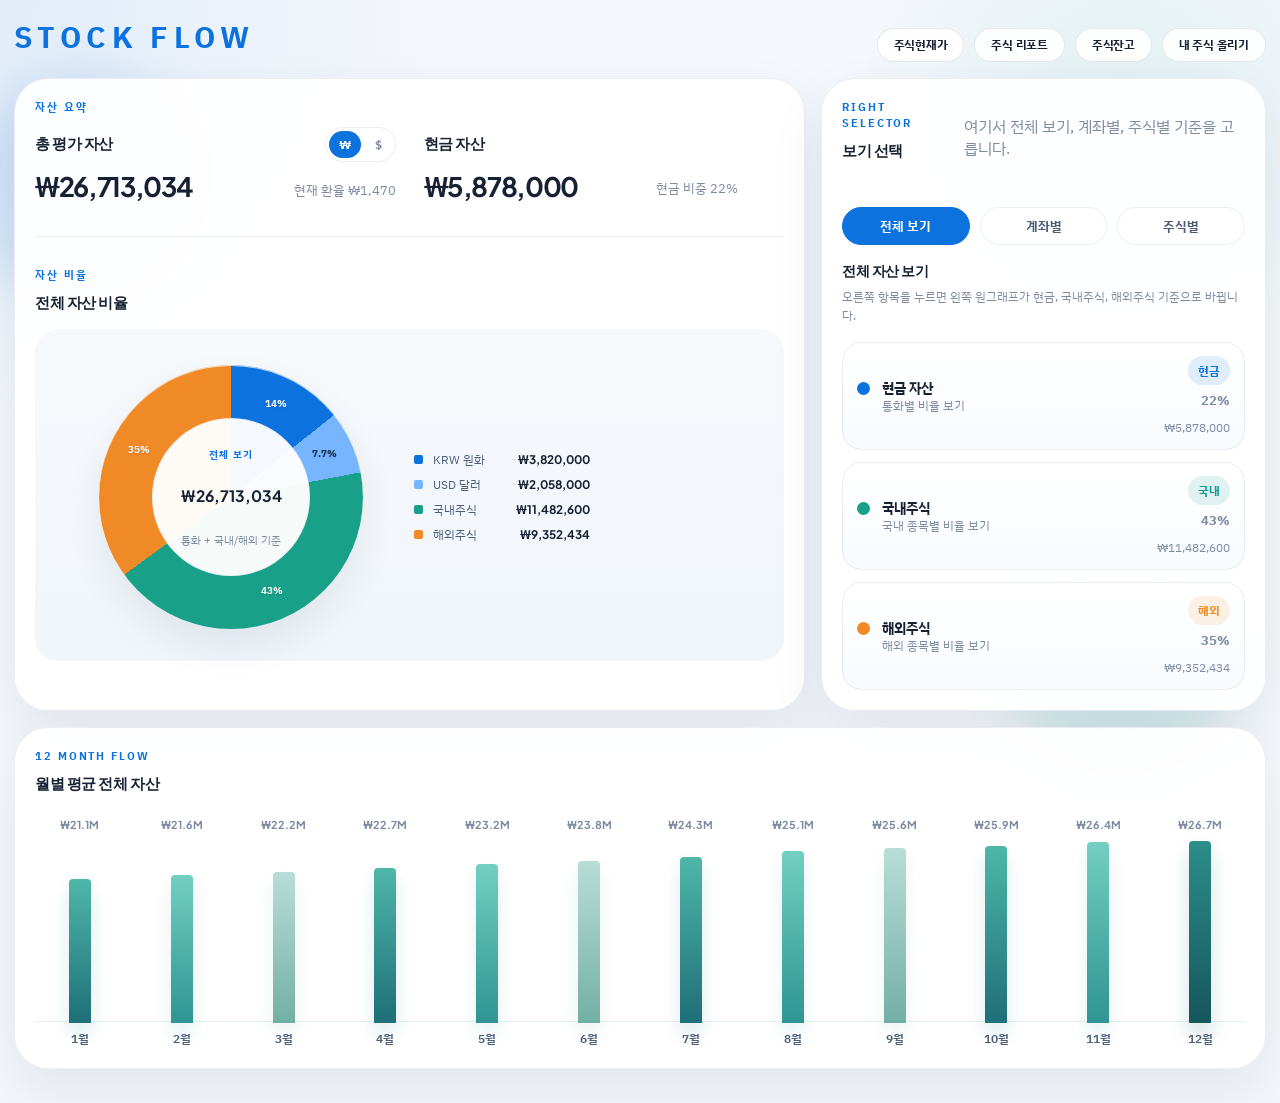
==== index.html @ 28c974e1 "Add stock report navigation page" ====
<!DOCTYPE html>
<html lang="ko">
  <head>
    <meta charset="UTF-8" />
    <meta name="viewport" content="width=device-width, initial-scale=1.0" />
    <title>Stock Flow Layout</title>
    <meta
      name="description"
      content="주식 자산 비율 구조를 먼저 보는 Stock Flow 레이아웃 시안"
    />
    <link rel="preconnect" href="https://fonts.googleapis.com" />
    <link rel="preconnect" href="https://fonts.gstatic.com" crossorigin />
    <link
      href="https://fonts.googleapis.com/css2?family=IBM+Plex+Sans+KR:wght@400;500;600;700&family=Plus+Jakarta+Sans:wght@500;700;800&display=swap"
      rel="stylesheet"
    />
    <link rel="stylesheet" href="./styles.css?v=20260324-26" />
    <script defer src="./app.js?v=20260324-15"></script>
  </head>
  <body>
    <div class="page-glow page-glow-one"></div>
    <div class="page-glow page-glow-two"></div>

    <div class="app-shell">
      <header class="page-header">
        <a href="./index.html" class="eyebrow-link">
          <p class="eyebrow">Stock Flow</p>
        </a>
        <div class="header-actions" aria-label="상단 기능 버튼">
          <a href="./market.html" class="header-action-button">주식현재가</a>
          <a href="./report.html" class="header-action-button">주식 리포트</a>
          <a href="./balance.html" class="header-action-button">주식잔고</a>
          <a href="./upload.html" class="header-action-button">내 주식 올리기</a>
        </div>
      </header>

      <main class="stage-grid">
        <section class="left-stage">
          <article class="panel avg-panel">
            <p class="section-kicker">자산 요약</p>
            <div class="avg-layout">
              <div class="summary-metric-block">
                <div class="summary-title-row">
                  <h2>총 평가 자산</h2>
                  <div class="currency-toggle" id="summaryCurrencyToggle">
                    <button type="button" class="currency-chip active" data-display-currency="KRW">₩</button>
                    <button type="button" class="currency-chip" data-display-currency="USD">$</button>
                  </div>
                </div>
                <div class="summary-value-row">
                  <strong id="avgCostValue" class="avg-value">-</strong>
                  <p id="exchangeRateValue" class="exchange-rate-meta">-</p>
                </div>
              </div>
              <div class="summary-metric-block">
                <div class="summary-title-row summary-title-row-solo">
                  <h2>현금 자산</h2>
                  <span class="summary-title-spacer" aria-hidden="true"></span>
                </div>
                <div class="metric-inline-row">
                  <strong id="cashKrwValue" class="avg-value">-</strong>
                  <p id="cashKrwPercent" class="summary-meta">-</p>
                </div>
              </div>
            </div>

            <div class="inline-donut">
              <div class="panel-head compact-panel-head">
                <div>
                  <p class="section-kicker">자산 비율</p>
                  <h2 id="allocationTitle">전체 자산 비율</h2>
                </div>
                <p id="allocationDescription" class="section-caption">-</p>
              </div>

              <div class="donut-layout">
                <div class="donut-wrap">
                  <div id="donutChart" class="donut-chart">
                    <div id="donutPercentLayer" class="donut-percent-layer"></div>
                    <div class="donut-hole">
                      <span id="donutModeLabel" class="donut-mode">-</span>
                      <strong id="donutCenterValue" class="donut-center-value">-</strong>
                      <small id="donutCenterMeta" class="donut-center-meta">-</small>
                    </div>
                  </div>
                  <div id="donutLegend" class="donut-legend"></div>
                </div>
              </div>
            </div>
          </article>
        </section>

        <aside class="panel right-stage">
          <div class="panel-head panel-head-tight">
            <div>
              <p class="section-kicker">Right Selector</p>
              <h2>보기 선택</h2>
            </div>
            <p class="section-caption">
              여기서 전체 보기, 계좌별, 주식별 기준을 고릅니다.
            </p>
          </div>

          <div class="mode-switch" id="modeSwitch">
            <button type="button" class="mode-chip active" data-mode="overall">
              전체 보기
            </button>
            <button type="button" class="mode-chip" data-mode="accounts">
              계좌별
            </button>
            <button type="button" class="mode-chip" data-mode="stocks">
              주식별
            </button>
          </div>

          <div class="selector-copy">
            <strong id="selectorTitle">전체 자산 보기</strong>
            <p id="selectorDescription">
              전체 자산 기준으로 현금, 국내주식, 해외주식, 통화 자산 구성을 봅니다.
            </p>
          </div>

          <div id="selectorList" class="selector-list"></div>
        </aside>
      </main>

      <section class="panel history-panel">
        <div class="panel-head">
          <div>
            <p class="section-kicker">12 Month Flow</p>
            <h2>월별 평균 전체 자산</h2>
          </div>
        </div>

        <div class="history-chart-shell">
          <div id="monthlyAssetChart" class="history-chart"></div>
        </div>
      </section>
    </div>
  </body>
</html>
---- styles.css ----
:root {
  --page-bg: #f4f7fb;
  --panel-bg: rgba(255, 255, 255, 0.94);
  --panel-border: rgba(21, 42, 76, 0.08);
  --text-strong: #182133;
  --text-body: #4b5d79;
  --text-soft: #7d8aa2;
  --line-soft: rgba(21, 42, 76, 0.08);
  --blue: #0c72de;
  --blue-soft: rgba(12, 114, 222, 0.12);
  --button-active-solid: #0c72de;
  --button-active-border: #0c72de;
  --button-active-text: #ffffff;
  --teal: #0f9c8a;
  --teal-soft: rgba(15, 156, 138, 0.12);
  --orange: #ef8a26;
  --orange-soft: rgba(239, 138, 38, 0.12);
  --rose: #de5967;
  --rose-soft: rgba(222, 89, 103, 0.12);
  --slate: #7a8aa4;
  --slate-soft: rgba(122, 138, 164, 0.14);
  --surface: #eef3f9;
  --shadow-soft: 0 24px 56px rgba(23, 43, 77, 0.08);
  --shadow-focus: 0 18px 34px rgba(12, 114, 222, 0.14);
  --radius-xl: 34px;
  --radius-lg: 26px;
  --radius-md: 18px;
  --radius-sm: 14px;
}

* {
  box-sizing: border-box;
}

body {
  margin: 0;
  min-height: 100vh;
  background:
    radial-gradient(circle at top left, rgba(12, 114, 222, 0.08), transparent 26%),
    radial-gradient(circle at right 12% top 10%, rgba(15, 156, 138, 0.08), transparent 18%),
    var(--page-bg);
  color: var(--text-body);
  font-family: "IBM Plex Sans KR", sans-serif;
}

button {
  font: inherit;
}

.page-glow {
  position: fixed;
  z-index: 0;
  border-radius: 999px;
  filter: blur(24px);
  pointer-events: none;
}

.page-glow-one {
  top: 72px;
  left: -36px;
  width: 230px;
  height: 230px;
  background: rgba(88, 155, 239, 0.18);
}

.page-glow-two {
  right: 4vw;
  bottom: 14%;
  width: 220px;
  height: 220px;
  background: rgba(15, 156, 138, 0.14);
}

.app-shell {
  position: relative;
  z-index: 1;
  width: min(1320px, calc(100vw - 28px));
  margin: 0 auto;
  padding: 22px 0 34px;
}

.page-header {
  display: flex;
  justify-content: space-between;
  align-items: flex-end;
  gap: 18px;
  margin-bottom: 16px;
}

.eyebrow-link {
  text-decoration: none;
}

.header-actions {
  display: flex;
  justify-content: flex-end;
  align-items: center;
  flex-wrap: wrap;
  gap: 10px;
}

.header-action-button {
  display: inline-flex;
  align-items: center;
  justify-content: center;
  border: 1px solid rgba(21, 42, 76, 0.1);
  background: rgba(255, 255, 255, 0.9);
  color: var(--text-strong);
  border-radius: 999px;
  padding: 10px 16px;
  font-size: 0.78rem;
  font-weight: 700;
  line-height: 1;
  letter-spacing: -0.02em;
  white-space: nowrap;
  text-align: center;
  text-decoration: none;
  cursor: pointer;
  transition: transform 160ms ease, background 160ms ease, color 160ms ease, border-color 160ms ease;
}

.header-action-button:hover {
  transform: translateY(-1px);
  border-color: rgba(12, 114, 222, 0.2);
}

.header-action-button.active {
  border-color: var(--button-active-border);
  background: var(--button-active-solid);
  color: var(--button-active-text);
}

.header-action-button.ghost-button {
  background: transparent;
}

.eyebrow {
  margin: 0 0 10px;
  font-size: 30px;
  letter-spacing: 0.18em;
  text-transform: uppercase;
  color: var(--blue);
  font-weight: 700;
  line-height: 1;
}

.section-kicker {
  margin: 0 0 10px;
  font-size: 0.66rem;
  letter-spacing: 0.18em;
  text-transform: uppercase;
  color: var(--blue);
  font-weight: 700;
}

.panel h2,
.selector-copy strong,
.blueprint-card strong {
  margin: 0;
  color: var(--text-strong);
  font-family: "Plus Jakarta Sans", sans-serif;
}

.page-note,
.section-caption,
.selector-copy p,
.blueprint-card p,
.selector-meta,
.donut-center-meta {
  color: var(--text-soft);
}

.page-note {
  max-width: 30ch;
  margin: 0;
  line-height: 1.55;
  font-size: 0.78rem;
  text-align: right;
}

.stage-grid {
  display: grid;
  grid-template-columns: minmax(0, 1.28fr) minmax(300px, 0.72fr);
  gap: 16px;
}

.left-stage {
  display: grid;
  gap: 20px;
}

.page-stack {
  display: grid;
  gap: 16px;
}

.panel {
  background: var(--panel-bg);
  border: 1px solid var(--panel-border);
  border-radius: var(--radius-xl);
  box-shadow: var(--shadow-soft);
  backdrop-filter: blur(16px);
}

.avg-panel,
.right-stage,
.blueprint-panel,
.history-panel {
  padding: 20px;
}

.hero-panel {
  padding: 22px 20px;
}

.hero-panel h1 {
  margin: 0;
  color: var(--text-strong);
  font-family: "Plus Jakarta Sans", sans-serif;
  font-size: clamp(1.8rem, 3.4vw, 2.6rem);
  line-height: 1.06;
  letter-spacing: -0.06em;
}

.market-page-title {
  font-size: clamp(1.55rem, 2.7vw, 2.15rem);
}

.hero-title-row {
  display: flex;
  align-items: center;
  gap: 12px;
  flex-wrap: wrap;
}

.hero-market-statuses {
  display: flex;
  align-items: center;
  gap: 10px;
  flex-wrap: wrap;
}

.live-market-pill {
  display: inline-flex;
  align-items: center;
  justify-content: center;
  padding: 8px 12px;
  border-radius: 999px;
  background: rgba(12, 114, 222, 0.1);
  color: var(--blue);
  font-size: 0.74rem;
  font-weight: 700;
  white-space: nowrap;
}

.live-market-pill-us {
  background: rgba(242, 140, 40, 0.14);
  color: #d77712;
}

.hero-copy {
  margin: 10px 0 0;
  max-width: 56ch;
  color: var(--text-soft);
  line-height: 1.6;
  font-size: 0.84rem;
}

.hero-market-note {
  display: block;
  margin: 10px 0 0;
}

.quick-stats {
  display: grid;
  grid-template-columns: repeat(3, minmax(0, 1fr));
  gap: 12px;
  margin-top: 20px;
}

.quick-stat-card,
.account-summary-card,
.quote-card,
.guide-card,
.side-list-item {
  border-radius: 24px;
  border: 1px solid var(--line-soft);
  background: linear-gradient(180deg, #ffffff 0%, #f8fbff 100%);
}

.quick-stat-card {
  padding: 16px 18px;
}

.quick-stat-card span,
.account-summary-card span,
.guide-card span,
.quote-head span {
  display: block;
  color: var(--text-soft);
  font-size: 0.72rem;
}

.quick-stat-card strong,
.account-summary-card strong,
.quote-card strong,
.guide-card strong,
.side-list-item strong {
  display: block;
  margin-top: 8px;
  color: var(--text-strong);
  font-family: "Plus Jakarta Sans", sans-serif;
}

.quick-stat-card strong,
.account-summary-card strong {
  font-size: 1.02rem;
  letter-spacing: -0.04em;
}

.quick-stat-card p,
.account-summary-card p,
.guide-card p,
.side-list-item p,
.quote-price-row span {
  margin: 6px 0 0;
  color: var(--text-soft);
  font-size: 0.74rem;
  line-height: 1.5;
}

.page-grid-two {
  display: grid;
  grid-template-columns: minmax(0, 1.1fr) minmax(300px, 0.72fr);
  gap: 16px;
}

.page-panel,
.side-panel {
  padding: 20px;
}

.quote-grid,
.guide-grid,
.account-summary-grid,
.side-list {
  display: grid;
  gap: 12px;
}

.quote-grid {
  grid-template-columns: repeat(2, minmax(0, 1fr));
}

.quote-card {
  padding: 16px;
}

.quote-head,
.quote-price-row {
  display: flex;
  justify-content: space-between;
  align-items: flex-start;
  gap: 10px;
}

.quote-head strong {
  font-size: 0.92rem;
}

.quote-price-row {
  margin-top: 14px;
  align-items: flex-end;
}

.quote-price-row strong {
  margin: 0;
  font-size: 1.1rem;
  letter-spacing: -0.04em;
}

.change-pill {
  display: inline-flex;
  align-items: center;
  justify-content: center;
  min-width: 62px;
  padding: 6px 10px;
  border-radius: 999px;
  font-size: 0.72rem;
  font-weight: 700;
  white-space: nowrap;
}

.change-pill.positive {
  background: rgba(15, 156, 138, 0.12);
  color: var(--teal);
}

.change-pill.negative {
  background: rgba(222, 89, 103, 0.12);
  color: var(--rose);
}

.account-summary-grid {
  grid-template-columns: repeat(2, minmax(0, 1fr));
  margin-bottom: 14px;
}

.account-summary-card {
  padding: 16px 18px;
}

.table-wrap {
  overflow-x: auto;
}

.stock-table {
  width: 100%;
  border-collapse: collapse;
  min-width: 640px;
}

.stock-table th,
.stock-table td {
  padding: 14px 10px;
  border-bottom: 1px solid var(--line-soft);
  text-align: left;
  white-space: nowrap;
}

.stock-table th {
  color: var(--text-soft);
  font-size: 0.72rem;
  font-weight: 700;
}

.stock-table td {
  color: var(--text-body);
  font-size: 0.78rem;
}

.upload-dropzone {
  display: grid;
  justify-items: center;
  gap: 12px;
  padding: 34px 24px;
  border-radius: 28px;
  border: 1.5px dashed rgba(12, 114, 222, 0.22);
  background: linear-gradient(180deg, rgba(255, 255, 255, 0.98), rgba(240, 247, 255, 0.9));
  text-align: center;
}

.upload-dropzone strong {
  color: var(--text-strong);
  font-family: "Plus Jakarta Sans", sans-serif;
  font-size: 1.08rem;
  letter-spacing: -0.04em;
}

.upload-dropzone p {
  max-width: 48ch;
  margin: 0;
  color: var(--text-soft);
  font-size: 0.78rem;
  line-height: 1.6;
}

.upload-badge {
  display: inline-flex;
  align-items: center;
  justify-content: center;
  padding: 7px 12px;
  border-radius: 999px;
  background: rgba(12, 114, 222, 0.12);
  color: var(--blue);
  font-size: 0.72rem;
  font-weight: 700;
}

.inline-actions {
  display: flex;
  gap: 10px;
  flex-wrap: wrap;
  justify-content: center;
}

.guide-grid {
  grid-template-columns: repeat(3, minmax(0, 1fr));
  margin-top: 16px;
}

.guide-card {
  padding: 18px;
}

.guide-card span {
  display: inline-flex;
  width: 34px;
  height: 34px;
  border-radius: 12px;
  align-items: center;
  justify-content: center;
  background: var(--surface);
  color: var(--blue);
  font-weight: 700;
}

.side-list-item {
  padding: 16px;
}

.market-side-panel {
  display: grid;
  align-content: start;
  gap: 16px;
}

.market-stage-grid {
  display: grid;
  grid-template-columns: minmax(0, 1fr) minmax(240px, 0.38fr);
  gap: 16px;
  align-items: stretch;
  min-height: 440px;
  margin-top: 4px;
}

.market-inline-board {
  display: grid;
  grid-template-rows: auto minmax(0, 1fr);
  height: 100%;
  padding: 16px;
  border-radius: 24px;
}

.favorite-panel {
  display: none;
  position: absolute;
  top: calc(100% + 8px);
  left: 0;
  z-index: 24;
  gap: 8px;
  width: 100%;
  padding: 10px;
  border: 1px solid rgba(21, 42, 76, 0.08);
  border-radius: 20px;
  background: linear-gradient(180deg, rgba(255, 255, 255, 0.98), rgba(244, 249, 255, 0.95));
  box-shadow: 0 16px 32px rgba(23, 43, 77, 0.08);
}

.favorite-panel.open {
  display: grid;
}

.favorite-empty-copy {
  margin: 0;
  color: var(--text-soft);
  font-size: 0.72rem;
  line-height: 1.5;
}

.favorite-item {
  display: grid;
  grid-template-columns: minmax(0, 1fr) auto;
  align-items: center;
  gap: 8px;
  padding: 8px;
  border: 1px solid var(--line-soft);
  border-radius: 16px;
  background: linear-gradient(180deg, #ffffff 0%, #f8fbff 100%);
}

.favorite-item.active {
  border-color: rgba(12, 114, 222, 0.24);
  box-shadow: var(--shadow-focus);
}

.favorite-item-main {
  border: 0;
  background: transparent;
  text-align: left;
  cursor: pointer;
  padding: 0 4px;
}

.favorite-item-main strong,
.favorite-item-main small {
  display: block;
}

.favorite-item-main strong {
  color: var(--text-strong);
  font-size: 0.76rem;
}

.favorite-item-main small {
  margin-top: 4px;
  color: var(--text-soft);
  font-size: 0.67rem;
}

.market-board-head {
  margin-bottom: 12px;
}

.market-board-head h2 {
  font-size: 0.92rem;
}

.market-board-head .section-caption {
  font-size: 0.7rem;
}

.market-top-row {
  display: grid;
  grid-template-columns: minmax(0, 1fr) minmax(240px, 0.38fr);
  gap: 16px;
  align-items: end;
  margin-top: 16px;
  position: relative;
  z-index: 4;
}

.market-controls {
  display: grid;
  gap: 14px;
  width: min(100%, 390px);
  margin-top: 0;
  position: relative;
}

.market-favorite-tab-wrap {
  display: flex;
  justify-content: flex-start;
  width: 100%;
  position: relative;
}

.favorite-tab-button {
  display: inline-flex;
  align-items: center;
  justify-content: space-between;
  gap: 12px;
  width: 100%;
  border: 1px solid rgba(21, 42, 76, 0.08);
  background: rgba(255, 255, 255, 0.92);
  color: var(--text-body);
  border-radius: 18px;
  padding: 12px 14px;
  font-size: 0.76rem;
  font-weight: 700;
  cursor: pointer;
  transition: transform 160ms ease, background 160ms ease, border-color 160ms ease, color 160ms ease;
}

.favorite-tab-button:hover {
  transform: translateY(-1px);
  border-color: rgba(12, 114, 222, 0.18);
}

.favorite-tab-button.active {
  border-color: var(--button-active-border);
  background: var(--button-active-solid);
  color: var(--button-active-text);
}

.favorite-tab-button.active .favorite-count-badge-kr {
  background: #0858ac;
  color: #ffffff;
}

.favorite-tab-button.active .favorite-count-badge-us {
  background: #f28c28;
  color: #ffffff;
}

.favorite-count-group {
  display: inline-flex;
  align-items: center;
  gap: 6px;
}

.favorite-count-badge {
  display: inline-flex;
  min-width: 24px;
  height: 24px;
  align-items: center;
  justify-content: center;
  border-radius: 999px;
  background: rgba(12, 114, 222, 0.12);
  color: var(--blue);
  font-size: 0.68rem;
  font-family: "Plus Jakarta Sans", sans-serif;
}

.favorite-count-badge-kr {
  background: rgba(12, 114, 222, 0.12);
  color: var(--blue);
}

.favorite-count-badge-us {
  background: rgba(242, 140, 40, 0.16);
  color: #d77712;
}

.market-tabs {
  display: flex;
  flex-wrap: wrap;
  gap: 10px;
}

.market-tab {
  border: 1px solid var(--line-soft);
  background: #ffffff;
  color: var(--text-body);
  border-radius: 999px;
  padding: 9px 14px;
  font-size: 0.78rem;
  font-weight: 700;
  cursor: pointer;
  transition: transform 160ms ease, background 160ms ease, color 160ms ease, border-color 160ms ease;
}

.market-tab.active {
  border-color: var(--button-active-border);
  background: var(--button-active-solid);
  color: var(--button-active-text);
}

.market-search {
  display: grid;
  gap: 8px;
}

.market-search span {
  color: var(--text-soft);
  font-size: 0.72rem;
  font-weight: 700;
}

.market-search input {
  width: 100%;
  border: 1px solid rgba(21, 42, 76, 0.1);
  border-radius: 18px;
  background: rgba(255, 255, 255, 0.94);
  padding: 14px 16px;
  color: var(--text-strong);
  font: inherit;
  outline: none;
  box-shadow: inset 0 1px 0 rgba(255, 255, 255, 0.6);
}

.market-search input:focus {
  border-color: rgba(12, 114, 222, 0.22);
  box-shadow: 0 0 0 4px rgba(12, 114, 222, 0.08);
}

.market-search-results {
  position: absolute;
  top: calc(100% + 8px);
  left: 0;
  z-index: 25;
  display: flex;
  flex-wrap: wrap;
  gap: 10px;
  width: 100%;
  min-height: 0;
}

.market-search-results:empty {
  display: none;
}

.search-result-chip {
  display: grid;
  grid-template-columns: minmax(0, 1fr) auto;
  align-items: center;
  gap: 8px;
  width: 100%;
  border: 1px solid rgba(21, 42, 76, 0.08);
  background: rgba(255, 255, 255, 0.94);
  border-radius: 18px;
  padding: 8px;
  transition: transform 160ms ease, box-shadow 160ms ease, border-color 160ms ease;
}

.search-result-chip:hover {
  transform: translateY(-1px);
  border-color: rgba(12, 114, 222, 0.18);
  box-shadow: 0 12px 22px rgba(23, 43, 77, 0.08);
}

.search-result-main {
  border: 0;
  background: transparent;
  padding: 2px 4px;
  text-align: left;
  cursor: pointer;
}

.search-result-main span,
.search-result-main small,
.empty-search-result {
  display: block;
}

.search-result-main span {
  color: var(--text-strong);
  font-size: 0.78rem;
  font-weight: 700;
}

.search-result-main small,
.empty-search-result {
  margin-top: 4px;
  color: var(--text-soft);
  font-size: 0.7rem;
}

.favorite-star-button {
  border: 0;
  background: transparent;
  color: rgba(21, 42, 76, 0.24);
  width: 32px;
  height: 32px;
  display: inline-flex;
  align-items: center;
  justify-content: center;
  border-radius: 999px;
  cursor: pointer;
  font-size: 1rem;
  line-height: 1;
  transition: background 160ms ease, color 160ms ease, transform 160ms ease;
}

.favorite-star-button:hover {
  background: rgba(12, 114, 222, 0.08);
  color: rgba(12, 114, 222, 0.72);
  transform: scale(1.04);
}

.favorite-star-button.active {
  color: #f2a93b;
}

.empty-search-result {
  margin: 0;
}

.live-chart-shell {
  display: grid;
  grid-template-rows: auto auto minmax(0, 1fr);
  gap: 14px;
  height: 100%;
  padding: 18px;
  border-radius: 28px;
  background: linear-gradient(180deg, rgba(255, 255, 255, 0.98), rgba(241, 246, 252, 0.94));
  border: 1px solid rgba(21, 42, 76, 0.06);
  box-sizing: border-box;
}

.chart-range-switch {
  display: flex;
  flex-wrap: wrap;
  gap: 10px;
}

.chart-range-chip {
  border: 1px solid rgba(21, 42, 76, 0.08);
  background: rgba(255, 255, 255, 0.92);
  color: var(--text-soft);
  border-radius: 999px;
  padding: 8px 12px;
  font-size: 0.72rem;
  font-weight: 700;
  cursor: pointer;
  transition: transform 160ms ease, background 160ms ease, border-color 160ms ease, color 160ms ease;
}

.chart-range-chip:hover {
  transform: translateY(-1px);
  border-color: rgba(12, 114, 222, 0.18);
}

.chart-range-chip.active {
  border-color: var(--button-active-border);
  background: var(--button-active-solid);
  color: var(--button-active-text);
}

.chart-summary-copy {
  min-width: 0;
}

.chart-headline-row {
  display: flex;
  align-items: center;
  gap: 14px;
  flex-wrap: wrap;
}

.chart-detail-inline {
  display: flex;
  flex-wrap: wrap;
  align-items: center;
  gap: 8px 12px;
  min-width: 0;
}

.chart-inline-stat {
  display: inline-flex;
  align-items: baseline;
  gap: 5px;
  white-space: nowrap;
}

.chart-inline-stat em {
  color: var(--text-soft);
  font-size: 0.68rem;
  font-weight: 700;
  font-style: normal;
}

.chart-inline-stat strong {
  color: var(--text-strong);
  font-family: "Plus Jakarta Sans", sans-serif;
  font-size: 0.76rem;
  letter-spacing: -0.03em;
}

.chart-summary {
  display: flex;
  justify-content: space-between;
  align-items: flex-end;
  gap: 12px;
}

.chart-price-stack {
  display: grid;
  justify-items: end;
  gap: 8px;
}

.chart-price-stack strong {
  color: var(--text-strong);
  font-family: "Plus Jakarta Sans", sans-serif;
  font-size: clamp(1.25rem, 2vw, 1.75rem);
  letter-spacing: -0.05em;
}

.chart-canvas {
  display: grid;
  grid-template-rows: minmax(0, 1fr) auto;
  gap: 10px;
  min-height: 0;
}

.chart-body {
  display: grid;
  grid-template-columns: minmax(0, 1fr) 88px;
  gap: 12px;
  align-items: stretch;
  height: 100%;
  min-height: 0;
}

.market-chart-svg {
  width: 100%;
  height: 100%;
  min-height: 0;
  border-radius: 24px;
  background: linear-gradient(180deg, rgba(250, 252, 255, 0.98), rgba(238, 244, 250, 0.9));
}

.chart-price-scale {
  display: grid;
  align-content: space-between;
  justify-items: end;
  height: 100%;
  padding: 8px 0;
}

.chart-price-scale span {
  color: var(--text-soft);
  font-size: 0.7rem;
  line-height: 1;
}

.chart-axis-labels {
  display: flex;
  justify-content: space-between;
  gap: 12px;
  color: var(--text-soft);
  font-size: 0.68rem;
}

.market-ranking-list {
  display: grid;
  gap: 9px;
  align-content: start;
  min-height: 0;
  overflow: auto;
}

.market-report-panel {
  padding: 20px;
}

.stock-report-field {
  display: grid;
  gap: 10px;
}

.stock-report-field span {
  color: var(--text-soft);
  font-size: 0.72rem;
  font-weight: 700;
}

.stock-report-editor {
  width: 100%;
  min-height: 220px;
  border: 1px solid rgba(21, 42, 76, 0.08);
  border-radius: 24px;
  background: linear-gradient(180deg, rgba(255, 255, 255, 0.98), rgba(246, 250, 255, 0.96));
  padding: 18px 18px 20px;
  color: var(--text-strong);
  font: inherit;
  line-height: 1.7;
  resize: vertical;
  outline: none;
  box-sizing: border-box;
  box-shadow: inset 0 1px 0 rgba(255, 255, 255, 0.75);
}

.stock-report-editor:focus {
  border-color: rgba(12, 114, 222, 0.22);
  box-shadow: 0 0 0 4px rgba(12, 114, 222, 0.08);
}

.ranking-card {
  display: grid;
  grid-template-columns: auto minmax(0, 1fr) auto;
  gap: 10px;
  align-items: center;
  padding: 11px 12px;
  border-radius: 18px;
  border: 1px solid var(--line-soft);
  background: linear-gradient(180deg, #ffffff 0%, #f8fbff 100%);
  text-align: left;
  cursor: pointer;
  transition: transform 160ms ease, box-shadow 160ms ease, border-color 160ms ease;
}

.ranking-card:hover {
  transform: translateY(-1px);
  border-color: rgba(12, 114, 222, 0.18);
  box-shadow: 0 14px 24px rgba(23, 43, 77, 0.08);
}

.ranking-card.active {
  border-color: rgba(12, 114, 222, 0.24);
  box-shadow: var(--shadow-focus);
}

.ranking-number {
  width: 24px;
  height: 24px;
  display: inline-flex;
  align-items: center;
  justify-content: center;
  border-radius: 10px;
  background: rgba(12, 114, 222, 0.08);
  color: var(--blue);
  font-size: 0.7rem;
  font-weight: 700;
}

.ranking-copy strong {
  display: block;
  color: var(--text-strong);
  font-size: 0.78rem;
}

.ranking-copy p,
.ranking-meta small {
  margin: 3px 0 0;
  color: var(--text-soft);
  font-size: 0.68rem;
}

.ranking-meta {
  display: grid;
  justify-items: end;
  gap: 6px;
}

.avg-layout {
  display: grid;
  grid-template-columns: repeat(2, minmax(0, 1fr));
  gap: 28px;
  align-items: stretch;
}

.avg-panel h2,
.right-stage h2,
.blueprint-panel h2,
.history-panel h2 {
  font-size: 0.92rem;
  letter-spacing: -0.03em;
}

.avg-value {
  display: block;
  margin: 10px 0 8px;
  font-family: "Plus Jakarta Sans", sans-serif;
  color: var(--text-strong);
  font-size: clamp(1.35rem, 2.1vw, 2rem);
  line-height: 1;
  letter-spacing: -0.05em;
}

.summary-value-row {
  display: flex;
  align-items: flex-end;
  justify-content: space-between;
  gap: 12px;
  flex-wrap: wrap;
}

.summary-value-row .avg-value {
  margin-bottom: 0;
}

.exchange-rate-meta {
  margin: 0 0 3px;
  color: var(--text-soft);
  font-size: 0.8rem;
  font-weight: 400;
  line-height: 1;
  white-space: nowrap;
}

.summary-title-row {
  display: flex;
  align-items: center;
  justify-content: space-between;
  gap: 12px;
  flex-wrap: wrap;
}

.currency-toggle {
  display: inline-flex;
  align-items: center;
  gap: 4px;
  padding: 3px;
  border: 1px solid var(--line-soft);
  border-radius: 999px;
  background: rgba(255, 255, 255, 0.88);
}

.currency-chip {
  border: 0;
  background: transparent;
  color: var(--text-soft);
  border-radius: 999px;
  padding: 5px 10px;
  font-size: 0.72rem;
  font-weight: 700;
  cursor: pointer;
  transition: background 160ms ease, color 160ms ease;
}

.currency-chip.active {
  background: var(--button-active-solid);
  color: var(--button-active-text);
}

.summary-metric-block {
  display: grid;
  grid-template-rows: minmax(38px, auto) auto;
  align-content: start;
  min-width: 0;
  text-align: left;
}

.metric-inline-row {
  display: flex;
  justify-content: space-between;
  align-items: flex-end;
  gap: 12px;
  flex-wrap: wrap;
}

.summary-title-row-solo {
  justify-content: space-between;
}

.summary-title-spacer {
  display: inline-block;
  width: 74px;
  height: 34px;
  flex: 0 0 auto;
  visibility: hidden;
}

.metric-inline-row .avg-value {
  margin: 10px 0 0;
}

.summary-meta {
  display: block;
  margin: 0;
  color: var(--text-soft);
  font-size: 0.8rem;
  font-weight: 400;
  line-height: 1;
}

.selector-label span {
  display: block;
  margin: 0;
  font-size: 0.72rem;
  color: var(--text-soft);
}

.summary-meta,
.selector-value {
  color: var(--text-soft);
  font-size: 0.8rem;
}

.metric-inline-row .summary-meta {
  margin-left: auto;
  padding-bottom: 3px;
  text-align: right;
  transform: translate(-46px, -2px);
  white-space: nowrap;
}

.panel-head,
.selector-item,
.mode-switch {
  display: flex;
}

.panel-head {
  justify-content: space-between;
  align-items: flex-start;
  gap: 16px;
  margin-bottom: 18px;
}

.panel-head-tight {
  margin-bottom: 16px;
}

.compact-panel-head {
  margin-bottom: 16px;
}

.inline-donut {
  margin-top: 36px;
  padding-top: 30px;
  padding-bottom: 26px;
  border-top: 1px solid var(--line-soft);
}

.donut-layout {
  display: block;
}

.donut-wrap {
  display: grid;
  grid-template-columns: repeat(2, minmax(0, 1fr));
  align-items: center;
  gap: 8px;
  width: 100%;
  margin: 0;
  padding: 36px 22px 32px;
  border-radius: 24px;
  background: linear-gradient(180deg, rgba(246, 249, 252, 0.95), rgba(238, 244, 250, 0.85));
}

.donut-chart {
  position: relative;
  width: min(100%, 264px);
  justify-self: center;
  aspect-ratio: 1;
  border-radius: 50%;
  display: grid;
  place-items: center;
  background: conic-gradient(#dfe8f3 0deg 360deg);
  box-shadow:
    inset 0 1px 0 rgba(255, 255, 255, 0.7),
    0 18px 36px rgba(23, 43, 77, 0.08);
}

.donut-hole {
  width: 60%;
  aspect-ratio: 1;
  border-radius: 50%;
  background: rgba(255, 255, 255, 0.96);
  display: grid;
  place-items: center;
  text-align: center;
  gap: 2px;
  padding: 18px;
  z-index: 1;
  box-shadow: inset 0 0 0 1px rgba(21, 42, 76, 0.05);
}

.donut-mode {
  font-size: 0.62rem;
  letter-spacing: 0.12em;
  text-transform: uppercase;
  color: var(--blue);
  font-weight: 700;
}

.donut-center-value {
  display: block;
  margin: 2px 0 4px;
  color: var(--text-strong);
  font-family: "Plus Jakarta Sans", sans-serif;
  font-size: 0.98rem;
  line-height: 1.15;
}

.donut-percent-layer {
  position: absolute;
  inset: 0;
  z-index: 2;
  pointer-events: none;
}

.donut-percent-badge {
  position: absolute;
  top: var(--badge-y);
  left: var(--badge-x);
  z-index: 2;
  display: block;
  color: var(--badge-color);
  font-size: 0.62rem;
  font-weight: 700;
  line-height: 1;
  transform: translate(-50%, -50%);
  text-shadow: 0 1px 2px rgba(21, 48, 82, 0.18);
}

.donut-center-meta {
  color: var(--text-soft);
  font-size: 0.7rem;
  line-height: 1.25;
}

.donut-legend {
  display: grid;
  width: min(100%, 176px);
  gap: 8px;
  align-content: center;
  justify-self: start;
}

.donut-legend-item {
  display: flex;
  justify-content: space-between;
  align-items: center;
  gap: 8px;
  min-width: 0;
}

.donut-legend-left {
  display: flex;
  align-items: center;
  gap: 10px;
  min-width: 0;
}

.donut-legend-swatch {
  width: 9px;
  height: 9px;
  border-radius: 2px;
  flex: 0 0 auto;
}

.donut-legend-label {
  color: var(--text-body);
  font-size: 0.78rem;
  min-width: 0;
}

.donut-legend-value {
  color: var(--text-strong);
  font-size: 0.74rem;
  font-family: "Plus Jakarta Sans", sans-serif;
  white-space: nowrap;
}

.history-panel {
  margin-top: 16px;
}

.history-chart-shell {
  overflow-x: auto;
  padding-bottom: 4px;
}

.history-chart {
  position: relative;
  display: grid;
  grid-template-columns: repeat(12, minmax(52px, 1fr));
  gap: 12px;
  align-items: end;
  min-width: 720px;
  padding-top: 8px;
}

.history-chart::after {
  content: "";
  position: absolute;
  left: 0;
  right: 0;
  bottom: 22px;
  height: 1px;
  background: rgba(47, 148, 147, 0.14);
  pointer-events: none;
}

.history-bar-item {
  display: grid;
  gap: 10px;
  justify-items: center;
  align-items: end;
}

.history-bar-value {
  color: var(--text-soft);
  font-size: 0.68rem;
  font-family: "Plus Jakarta Sans", sans-serif;
  line-height: 1;
}

.history-bar-track {
  width: min(100%, 22px);
  height: 182px;
  display: flex;
  align-items: flex-end;
  margin: 0 auto;
  padding: 0;
}

.history-bar-fill {
  width: 100%;
  min-height: 16px;
  border-radius: 4px 4px 0 0;
  background: linear-gradient(180deg, #4eb7a8 0%, #1f6f78 100%);
  box-shadow: 0 10px 18px rgba(31, 111, 120, 0.14);
}

.history-bar-item:nth-child(3n + 2) .history-bar-fill {
  background: linear-gradient(180deg, #73cfc1 0%, #2f9493 100%);
  box-shadow: 0 10px 18px rgba(47, 148, 147, 0.13);
}

.history-bar-item:nth-child(3n) .history-bar-fill {
  background: linear-gradient(180deg, #b8ddd6 0%, #74b0a5 100%);
  box-shadow: 0 10px 18px rgba(116, 176, 165, 0.14);
}

.history-bar-item.current .history-bar-fill {
  background: linear-gradient(180deg, #2c8e88 0%, #16565b 100%);
  box-shadow: 0 12px 20px rgba(22, 86, 91, 0.18);
}

.history-bar-label {
  color: var(--text-body);
  font-size: 0.72rem;
  font-weight: 600;
  line-height: 1;
}

.selector-list,
.blueprint-grid {
  display: grid;
  gap: 12px;
}

.selector-item {
  justify-content: space-between;
  align-items: center;
  gap: 14px;
  padding: 13px 14px;
  border-radius: 20px;
  background: linear-gradient(180deg, #ffffff 0%, #f8fbff 100%);
  border: 1px solid var(--line-soft);
}

.selector-left {
  display: flex;
  gap: 12px;
  align-items: flex-start;
  min-width: 0;
}

.selector-right {
  display: grid;
  justify-items: end;
  gap: 6px;
  text-align: right;
}

.selector-dot {
  width: 13px;
  height: 13px;
  margin-top: 4px;
  border-radius: 999px;
  flex: 0 0 auto;
}

.selector-label strong {
  display: block;
  color: var(--text-strong);
  font-size: 0.88rem;
}

.selector-meta {
  margin-top: 4px;
  font-size: 0.74rem;
}

.right-stage {
  display: grid;
  align-content: start;
  gap: 16px;
}

.mode-switch {
  gap: 10px;
  flex-wrap: wrap;
}

.mode-chip {
  flex: 1 1 0;
  border: 1px solid var(--line-soft);
  background: #ffffff;
  color: var(--text-body);
  border-radius: 999px;
  padding: 9px 11px;
  cursor: pointer;
  font-weight: 700;
  font-size: 0.82rem;
  transition: transform 160ms ease, background 160ms ease, color 160ms ease, border-color 160ms ease;
}

.mode-chip:hover,
.selector-item:hover {
  transform: translateY(-2px);
}

.mode-chip.active {
  border-color: var(--button-active-border);
  background: var(--button-active-solid);
  color: var(--button-active-text);
}

.selector-copy strong {
  display: block;
  font-size: 0.9rem;
  letter-spacing: -0.03em;
}

.selector-copy p {
  margin: 6px 0 0;
  line-height: 1.55;
  font-size: 0.78rem;
}

.selector-item {
  cursor: pointer;
  transition: transform 160ms ease, box-shadow 160ms ease, border-color 160ms ease;
}

.selector-item-readonly {
  cursor: default;
}

.selector-item-readonly:hover {
  transform: none;
}

.selector-item.active {
  border-color: rgba(12, 114, 222, 0.24);
  box-shadow: var(--shadow-focus);
}

.selector-tag {
  display: inline-flex;
  align-items: center;
  padding: 6px 10px;
  border-radius: 999px;
  font-size: 0.76rem;
  font-weight: 700;
  white-space: nowrap;
}

.tag-blue {
  background: var(--blue-soft);
  color: var(--blue);
}

.tag-teal {
  background: var(--teal-soft);
  color: var(--teal);
}

.tag-orange {
  background: var(--orange-soft);
  color: var(--orange);
}

.tag-rose {
  background: var(--rose-soft);
  color: var(--rose);
}

.tag-slate {
  background: var(--slate-soft);
  color: var(--slate);
}

.blueprint-panel {
  margin-top: 16px;
}

.blueprint-grid {
  grid-template-columns: repeat(3, minmax(0, 1fr));
}

.blueprint-card {
  padding: 18px;
  border-radius: 24px;
  background: linear-gradient(180deg, #ffffff 0%, #f7fbff 100%);
  border: 1px dashed rgba(21, 42, 76, 0.14);
}

.blueprint-card span {
  display: inline-flex;
  width: 34px;
  height: 34px;
  border-radius: 12px;
  align-items: center;
  justify-content: center;
  margin-bottom: 12px;
  background: var(--surface);
  color: var(--blue);
  font-weight: 700;
}

.blueprint-card strong {
  display: block;
  font-size: 0.98rem;
  line-height: 1.4;
}

.blueprint-card p {
  margin: 6px 0 0;
  line-height: 1.55;
  font-size: 0.9rem;
}

@media (max-width: 1120px) {
  .stage-grid {
    grid-template-columns: 1fr;
  }

  .market-top-row,
  .market-stage-grid,
  .page-grid-two,
  .quote-grid,
  .guide-grid,
  .quick-stats,
  .account-summary-grid {
    grid-template-columns: 1fr;
  }

  .market-stage-grid {
    min-height: 0;
  }
  .right-stage {
    order: -1;
  }

  .blueprint-grid {
    grid-template-columns: 1fr;
  }
}

@media (max-width: 840px) {
  .app-shell {
    width: min(100vw - 16px, 100%);
    padding-top: 16px;
  }

  .page-header,
  .panel-head {
    flex-direction: column;
  }

  .avg-layout {
    grid-template-columns: 1fr;
    gap: 18px;
  }

  .donut-layout {
    display: block;
  }

  .page-note {
    text-align: left;
  }

  .header-actions {
    width: 100%;
    justify-content: flex-start;
  }

  .chart-summary {
    flex-direction: column;
    align-items: flex-start;
  }

  .chart-headline-row {
    align-items: flex-start;
  }

  .chart-body {
    grid-template-columns: 1fr;
  }

  .chart-price-scale {
    grid-auto-flow: column;
    justify-content: space-between;
    justify-items: start;
    gap: 10px;
    padding: 0;
  }

  .page-panel,
  .side-panel,
  .hero-panel {
    padding: 18px;
  }

  .live-chart-shell,
  .market-inline-board {
    height: auto;
  }

  .market-inline-board {
    padding: 14px;
  }

  .market-favorite-tab-wrap {
    justify-content: flex-start;
  }

  .market-controls,
  .market-search-results {
    width: 100%;
  }

  .hero-title-row {
    align-items: flex-start;
  }

  .hero-market-statuses {
    width: 100%;
  }

  .avg-panel,
  .right-stage,
  .blueprint-panel,
  .history-panel {
    padding: 18px;
    border-radius: 26px;
  }

  .market-ranking-list {
    overflow: visible;
  }
}

@media (max-width: 560px) {
  .left-stage {
    order: 1;
  }

  .right-stage {
    order: 2;
  }

  .avg-panel {
    display: flex;
    flex-direction: column;
  }

  .avg-panel > .section-kicker {
    order: 0;
  }

  .inline-donut {
    order: 1;
    margin-top: 8px;
    padding-top: 0;
    border-top: 0;
  }

  .avg-layout {
    order: 2;
    margin-top: 18px;
  }

  .mode-chip {
    flex: 1 1 100%;
  }

  .header-action-button {
    flex: 1 1 calc(50% - 8px);
  }

  .inline-actions {
    width: 100%;
  }

  .market-tabs {
    display: grid;
    grid-template-columns: repeat(3, minmax(0, 1fr));
  }

  .market-tab {
    width: 100%;
  }

  .favorite-tab-button {
    width: 100%;
  }

  .summary-title-row {
    align-items: flex-start;
  }

  .currency-toggle {
    padding: 2px;
  }

  .selector-item {
    flex-direction: column;
    align-items: flex-start;
  }

  .selector-right {
    justify-items: start;
    text-align: left;
  }

  .donut-hole {
    width: 62%;
  }

  .donut-wrap {
    grid-template-columns: 1fr;
    width: min(100%, 360px);
    gap: 16px;
    padding: 28px 18px 24px;
  }

  .donut-chart {
    width: min(100%, 252px);
  }

  .donut-legend {
    width: 100%;
    justify-self: stretch;
  }

  .donut-legend-item {
    align-items: flex-start;
  }

  .donut-legend-value {
    font-size: 0.78rem;
  }

  .chart-range-switch {
    display: grid;
    grid-template-columns: repeat(4, minmax(0, 1fr));
  }

  .chart-range-chip {
    width: 100%;
    padding: 8px 0;
  }

  .history-chart {
    min-width: 640px;
    gap: 10px;
  }

  .history-bar-track {
    width: min(100%, 18px);
    height: 160px;
  }

  .stock-table {
    min-width: 560px;
  }

  .ranking-card {
    grid-template-columns: auto 1fr;
  }

  .ranking-meta {
    grid-column: 2;
    justify-items: start;
  }
}
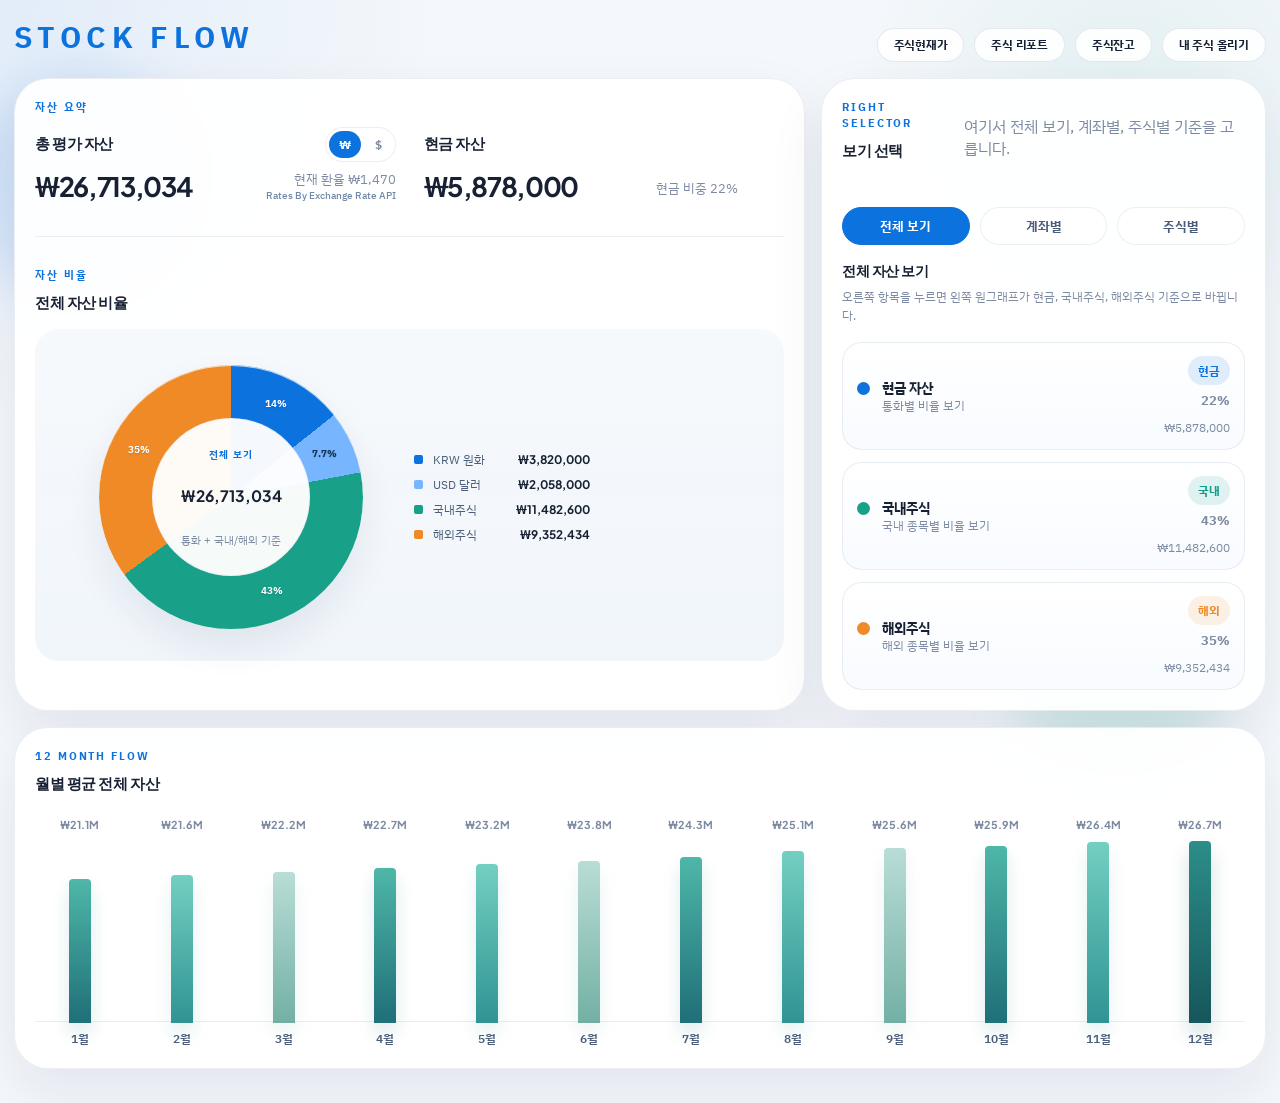
==== commit 5f2c11e8: "Fetch live exchange rates in dashboard" ====
--- a/index.html
+++ b/index.html
@@ -14,8 +14,8 @@
       href="https://fonts.googleapis.com/css2?family=IBM+Plex+Sans+KR:wght@400;500;600;700&family=Plus+Jakarta+Sans:wght@500;700;800&display=swap"
       rel="stylesheet"
     />
-    <link rel="stylesheet" href="./styles.css?v=20260324-26" />
-    <script defer src="./app.js?v=20260324-15"></script>
+    <link rel="stylesheet" href="./styles.css?v=20260328-27" />
+    <script defer src="./app.js?v=20260328-16"></script>
   </head>
   <body>
     <div class="page-glow page-glow-one"></div>
@@ -49,7 +49,17 @@
                 </div>
                 <div class="summary-value-row">
                   <strong id="avgCostValue" class="avg-value">-</strong>
-                  <p id="exchangeRateValue" class="exchange-rate-meta">-</p>
+                  <div class="exchange-rate-stack">
+                    <p id="exchangeRateValue" class="exchange-rate-meta">-</p>
+                    <a
+                      class="exchange-rate-source"
+                      href="https://www.exchangerate-api.com"
+                      target="_blank"
+                      rel="noreferrer"
+                    >
+                      Rates By Exchange Rate API
+                    </a>
+                  </div>
                 </div>
               </div>
               <div class="summary-metric-block">
--- a/styles.css
+++ b/styles.css
@@ -1131,6 +1131,12 @@
   margin-bottom: 0;
 }
 
+.exchange-rate-stack {
+  display: grid;
+  justify-items: end;
+  gap: 4px;
+}
+
 .exchange-rate-meta {
   margin: 0 0 3px;
   color: var(--text-soft);
@@ -1138,6 +1144,23 @@
   font-weight: 400;
   line-height: 1;
   white-space: nowrap;
+}
+
+.exchange-rate-stack .exchange-rate-meta {
+  margin-bottom: 0;
+}
+
+.exchange-rate-source {
+  color: rgba(58, 91, 135, 0.72);
+  font-size: 0.64rem;
+  font-weight: 500;
+  line-height: 1;
+  text-decoration: none;
+  white-space: nowrap;
+}
+
+.exchange-rate-source:hover {
+  color: var(--blue);
 }
 
 .summary-title-row {
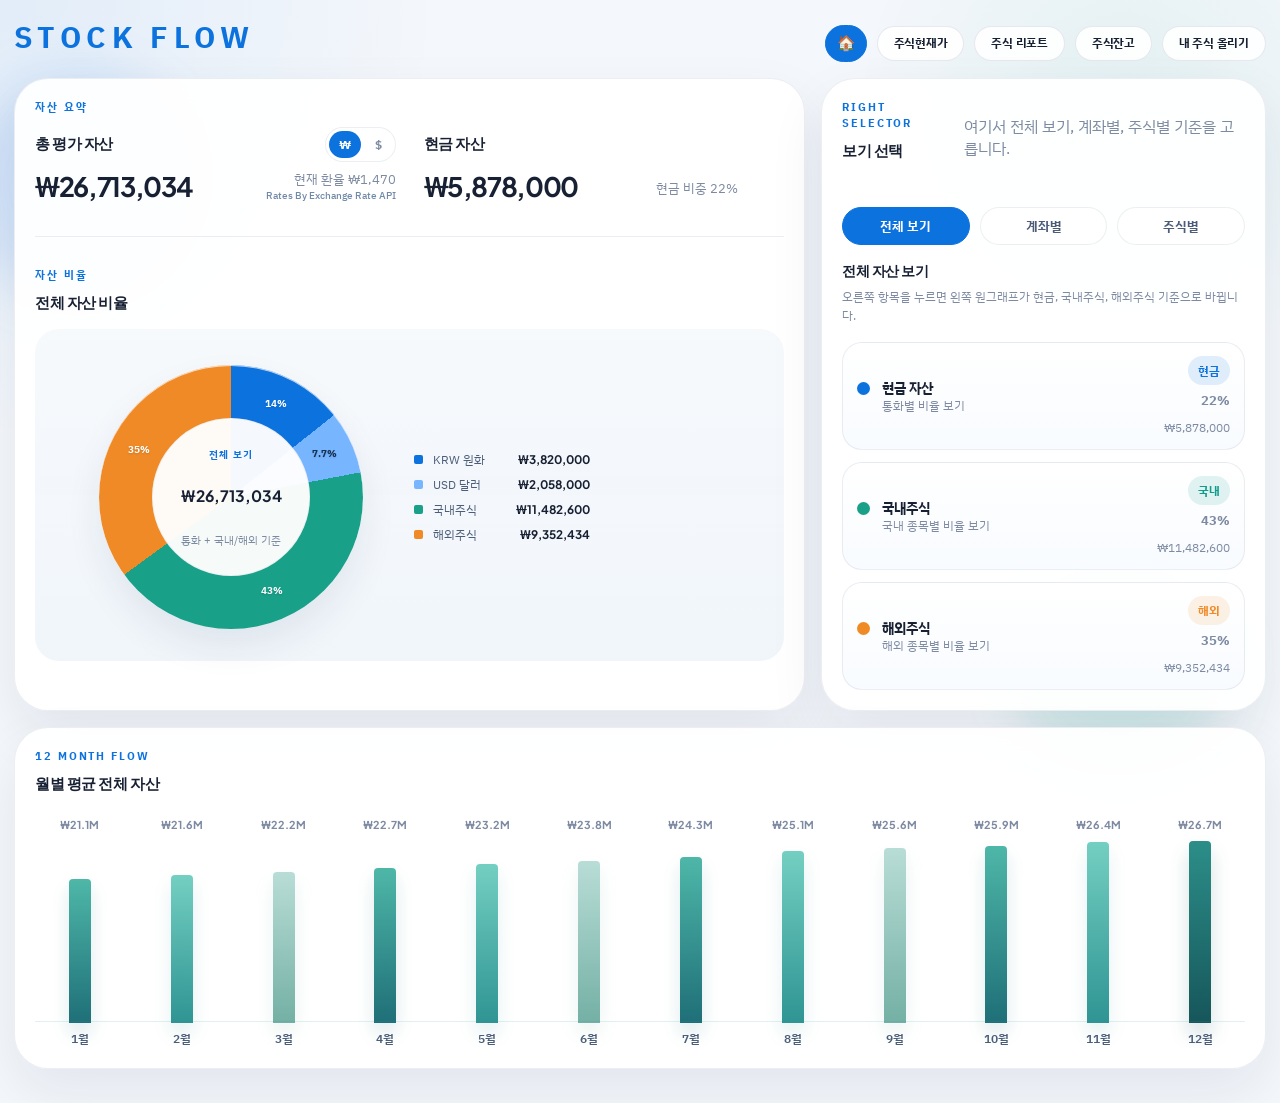
==== commit 6c8da4df: "Add home button to top navigation" ====
--- a/index.html
+++ b/index.html
@@ -27,6 +27,7 @@
           <p class="eyebrow">Stock Flow</p>
         </a>
         <div class="header-actions" aria-label="상단 기능 버튼">
+          <a href="./index.html" class="header-action-button home-button active" aria-current="page" aria-label="홈">🏠</a>
           <a href="./market.html" class="header-action-button">주식현재가</a>
           <a href="./report.html" class="header-action-button">주식 리포트</a>
           <a href="./balance.html" class="header-action-button">주식잔고</a>
--- a/styles.css
+++ b/styles.css
@@ -119,6 +119,13 @@
   transition: transform 160ms ease, background 160ms ease, color 160ms ease, border-color 160ms ease;
 }
 
+.header-action-button.home-button {
+  width: 42px;
+  min-width: 42px;
+  padding: 10px 0;
+  font-size: 0.92rem;
+}
+
 .header-action-button:hover {
   transform: translateY(-1px);
   border-color: rgba(12, 114, 222, 0.2);
@@ -192,6 +199,8 @@
 .page-stack {
   display: grid;
   gap: 16px;
+  position: relative;
+  overflow: visible;
 }
 
 .panel {
@@ -211,6 +220,9 @@
 
 .hero-panel {
   padding: 22px 20px;
+  position: relative;
+  z-index: 8;
+  overflow: visible;
 }
 
 .hero-panel h1 {
@@ -276,6 +288,7 @@
   grid-template-columns: repeat(3, minmax(0, 1fr));
   gap: 12px;
   margin-top: 20px;
+  overflow: visible;
 }
 
 .quick-stat-card,
@@ -290,6 +303,19 @@
 
 .quick-stat-card {
   padding: 16px 18px;
+}
+
+.quick-stat-card-button {
+  width: 100%;
+  text-align: left;
+  cursor: pointer;
+  font: inherit;
+}
+
+.quick-stat-stack {
+  position: relative;
+  min-width: 0;
+  z-index: 9;
 }
 
 .quick-stat-card span,
@@ -318,6 +344,65 @@
   letter-spacing: -0.04em;
 }
 
+.account-count-line {
+  display: grid;
+  grid-template-columns: minmax(28px, auto) minmax(0, 1fr);
+  align-items: start;
+  column-gap: 12px;
+  margin-top: 8px;
+}
+
+.account-count-line strong {
+  margin-top: 0;
+}
+
+.account-count-stack,
+.account-selected-stack {
+  display: grid;
+  gap: 1px;
+}
+
+.account-count-stack {
+  justify-items: start;
+}
+
+.account-selected-stack {
+  justify-items: end;
+}
+
+.account-count-line #accountCountValue {
+  text-align: left;
+}
+
+.account-count-selected {
+  color: #3d6fb1 !important;
+  font-weight: 600;
+  text-align: right;
+  margin-left: 0;
+}
+
+.account-count-subvalue {
+  color: var(--text-soft);
+  font-size: 0.74rem;
+  font-weight: 400;
+  line-height: 1.5;
+  white-space: nowrap;
+}
+
+.account-count-stack .account-count-subvalue {
+  text-align: left;
+}
+
+.account-selected-stack .account-count-subvalue {
+  text-align: right;
+}
+
+#accountPickerButton > span,
+#accountPickerButton .account-count-selected,
+#accountPickerButton .account-count-subvalue {
+  color: var(--text-strong) !important;
+}
+
 .quick-stat-card p,
 .account-summary-card p,
 .guide-card p,
@@ -329,10 +414,183 @@
   line-height: 1.5;
 }
 
+.account-picker-panel {
+  position: absolute;
+  top: calc(100% + 8px);
+  left: 0;
+  z-index: 20;
+  padding: 14px;
+  width: 100%;
+  box-sizing: border-box;
+  min-width: 0;
+  border-radius: 24px;
+  border: 1px solid var(--line-soft);
+  background: linear-gradient(180deg, #ffffff 0%, #f7fbff 100%);
+  box-shadow: 0 18px 38px rgba(16, 39, 72, 0.12);
+}
+
+.holding-filter-panel {
+  position: absolute;
+  top: calc(100% + 8px);
+  left: 0;
+  z-index: 20;
+  padding: 14px;
+  width: 100%;
+  box-sizing: border-box;
+  min-width: 0;
+  border-radius: 24px;
+  border: 1px solid var(--line-soft);
+  background: linear-gradient(180deg, #ffffff 0%, #f7fbff 100%);
+  box-shadow: 0 18px 38px rgba(16, 39, 72, 0.12);
+}
+
+.holding-filter-head {
+  display: grid;
+  gap: 4px;
+  margin-bottom: 12px;
+}
+
+.holding-filter-head strong {
+  color: var(--text-strong);
+  font-family: "Plus Jakarta Sans", sans-serif;
+  font-size: 0.95rem;
+  letter-spacing: -0.04em;
+}
+
+.holding-filter-head span {
+  color: var(--text-soft);
+  font-size: 0.74rem;
+}
+
+.holding-filter-list {
+  display: grid;
+  gap: 10px;
+}
+
+.holding-filter-item {
+  width: 100%;
+  display: flex;
+  align-items: center;
+  justify-content: space-between;
+  gap: 12px;
+  border: 1px solid rgba(21, 42, 76, 0.08);
+  border-radius: 18px;
+  background: rgba(255, 255, 255, 0.94);
+  padding: 12px 14px;
+  color: var(--text-body);
+  font: inherit;
+  font-size: 0.8rem;
+  font-weight: 700;
+  text-align: left;
+  cursor: pointer;
+  transition: border-color 160ms ease, background 160ms ease, color 160ms ease;
+}
+
+.holding-filter-name {
+  white-space: nowrap;
+}
+
+.holding-filter-count {
+  color: var(--text-soft);
+  font-size: 0.76rem;
+  font-weight: 600;
+  white-space: nowrap;
+}
+
+.holding-filter-item.active {
+  border-color: var(--button-active-border);
+  background: rgba(12, 114, 222, 0.08);
+  color: var(--blue);
+}
+
+.holding-filter-item.active .holding-filter-count {
+  color: var(--blue);
+}
+
+.account-picker-head {
+  display: grid;
+  gap: 4px;
+  margin-bottom: 12px;
+}
+
+.account-picker-head strong {
+  color: var(--text-strong);
+  font-family: "Plus Jakarta Sans", sans-serif;
+  font-size: 0.95rem;
+  letter-spacing: -0.04em;
+}
+
+.account-picker-head span {
+  color: var(--text-soft);
+  font-size: 0.74rem;
+}
+
+.account-picker-list {
+  display: grid;
+  gap: 10px;
+  max-height: 220px;
+  overflow-y: auto;
+  padding-right: 4px;
+}
+
+.account-picker-item {
+  width: 100%;
+  display: flex;
+  justify-content: space-between;
+  align-items: center;
+  gap: 12px;
+  padding: 12px 14px;
+  border: 1px solid rgba(21, 42, 76, 0.08);
+  border-radius: 18px;
+  background: rgba(255, 255, 255, 0.94);
+  text-align: left;
+  cursor: pointer;
+  transition: border-color 160ms ease, background 160ms ease, transform 160ms ease;
+}
+
+.account-picker-item:hover {
+  transform: translateY(-1px);
+  border-color: rgba(12, 114, 222, 0.18);
+}
+
+.account-picker-item.active {
+  border-color: var(--button-active-border);
+  background: rgba(12, 114, 222, 0.08);
+}
+
+.account-picker-name,
+.account-picker-amount {
+  margin: 0;
+  color: var(--text-strong);
+  font-family: "Plus Jakarta Sans", sans-serif;
+  font-size: 0.82rem;
+  letter-spacing: -0.03em;
+}
+
+.account-picker-amount {
+  color: #3d6fb1;
+}
+
+.balance-section-title-row {
+  display: flex;
+  align-items: center;
+  gap: 10px;
+  flex-wrap: wrap;
+}
+
+.balance-section-asset {
+  color: var(--text-soft);
+  font-size: 0.76rem;
+  font-weight: 500;
+  white-space: nowrap;
+}
+
 .page-grid-two {
   display: grid;
   grid-template-columns: minmax(0, 1.1fr) minmax(300px, 0.72fr);
   gap: 16px;
+  position: relative;
+  z-index: 1;
 }
 
 .page-panel,
@@ -410,6 +668,10 @@
   padding: 16px 18px;
 }
 
+.balance-section-meta {
+  margin: -4px 0 12px;
+}
+
 .table-wrap {
   overflow-x: auto;
 }
@@ -437,6 +699,11 @@
 .stock-table td {
   color: var(--text-body);
   font-size: 0.78rem;
+}
+
+.stock-table-empty {
+  color: var(--text-soft);
+  text-align: center;
 }
 
 .upload-dropzone {
@@ -623,7 +890,7 @@
 .market-controls {
   display: grid;
   gap: 14px;
-  width: min(100%, 390px);
+  width: min(100%, 470px);
   margin-top: 0;
   position: relative;
 }
@@ -1851,6 +2118,10 @@
     flex: 1 1 calc(50% - 8px);
   }
 
+  .header-action-button.home-button {
+    flex: 0 0 42px;
+  }
+
   .inline-actions {
     width: 100%;
   }
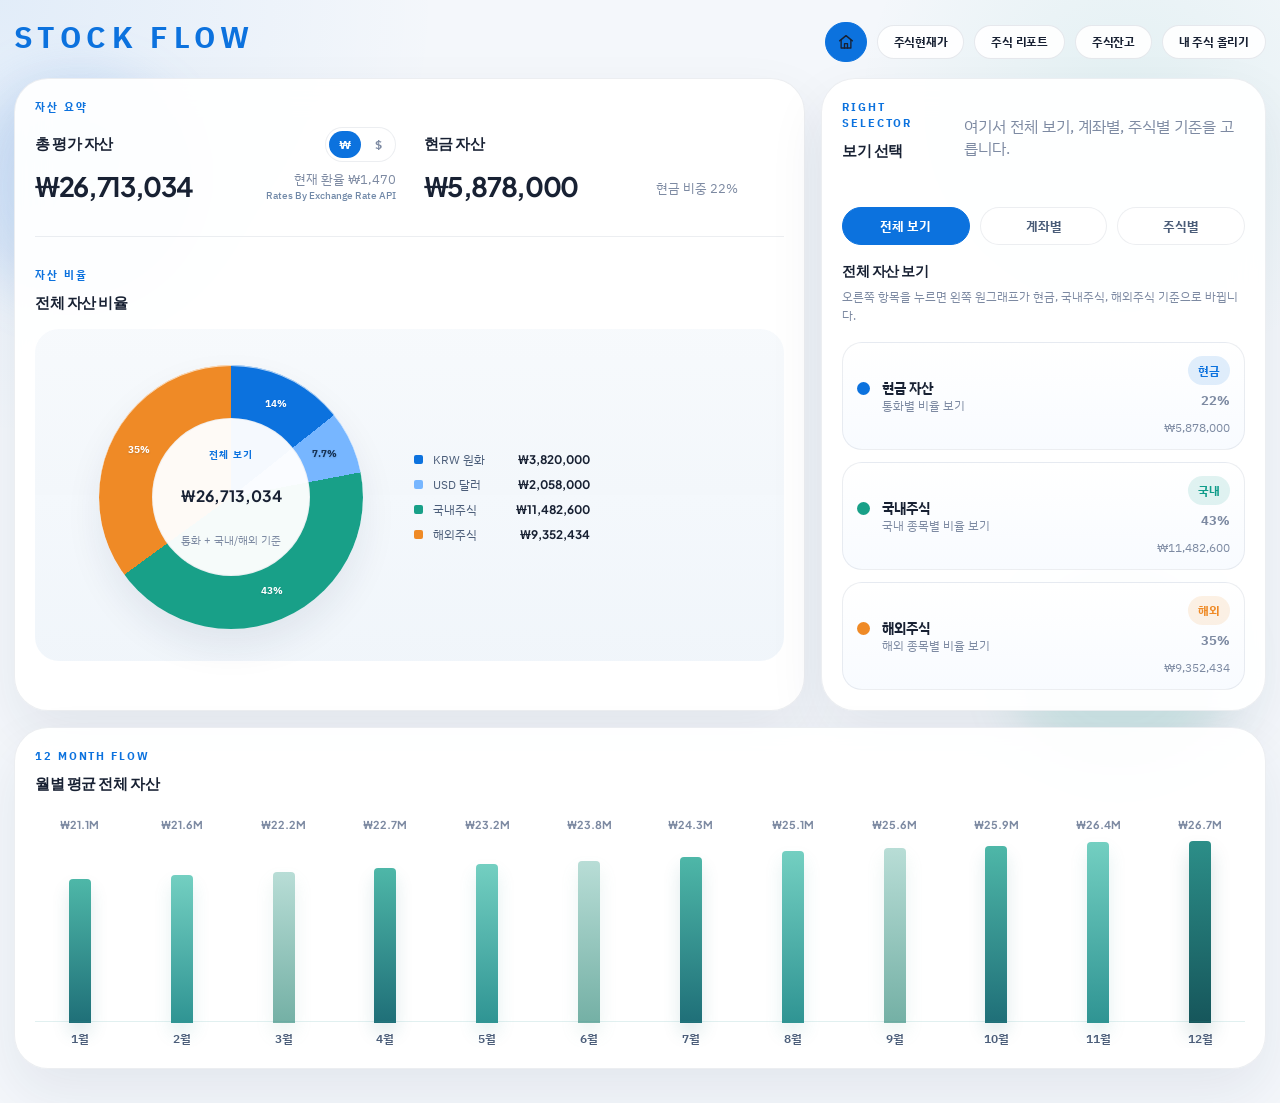
==== commit 7f52d9c8: "Replace home emoji with outline icon" ====
--- a/index.html
+++ b/index.html
@@ -27,7 +27,13 @@
           <p class="eyebrow">Stock Flow</p>
         </a>
         <div class="header-actions" aria-label="상단 기능 버튼">
-          <a href="./index.html" class="header-action-button home-button active" aria-current="page" aria-label="홈">🏠</a>
+          <a href="./index.html" class="header-action-button home-button active" aria-current="page" aria-label="홈">
+            <svg class="home-icon" viewBox="0 0 24 24" aria-hidden="true">
+              <path d="M3.5 10.5L12 3.5l8.5 7" />
+              <path d="M5.5 9.75V20h13V9.75" />
+              <path d="M10 20v-5.75h4V20" />
+            </svg>
+          </a>
           <a href="./market.html" class="header-action-button">주식현재가</a>
           <a href="./report.html" class="header-action-button">주식 리포트</a>
           <a href="./balance.html" class="header-action-button">주식잔고</a>
--- a/styles.css
+++ b/styles.css
@@ -123,7 +123,22 @@
   width: 42px;
   min-width: 42px;
   padding: 10px 0;
-  font-size: 0.92rem;
+  color: var(--text-strong);
+}
+
+.header-action-button.home-button.active {
+  color: var(--text-strong);
+}
+
+.home-icon {
+  width: 18px;
+  height: 18px;
+  display: block;
+  fill: none;
+  stroke: currentColor;
+  stroke-width: 1.8;
+  stroke-linecap: round;
+  stroke-linejoin: round;
 }
 
 .header-action-button:hover {
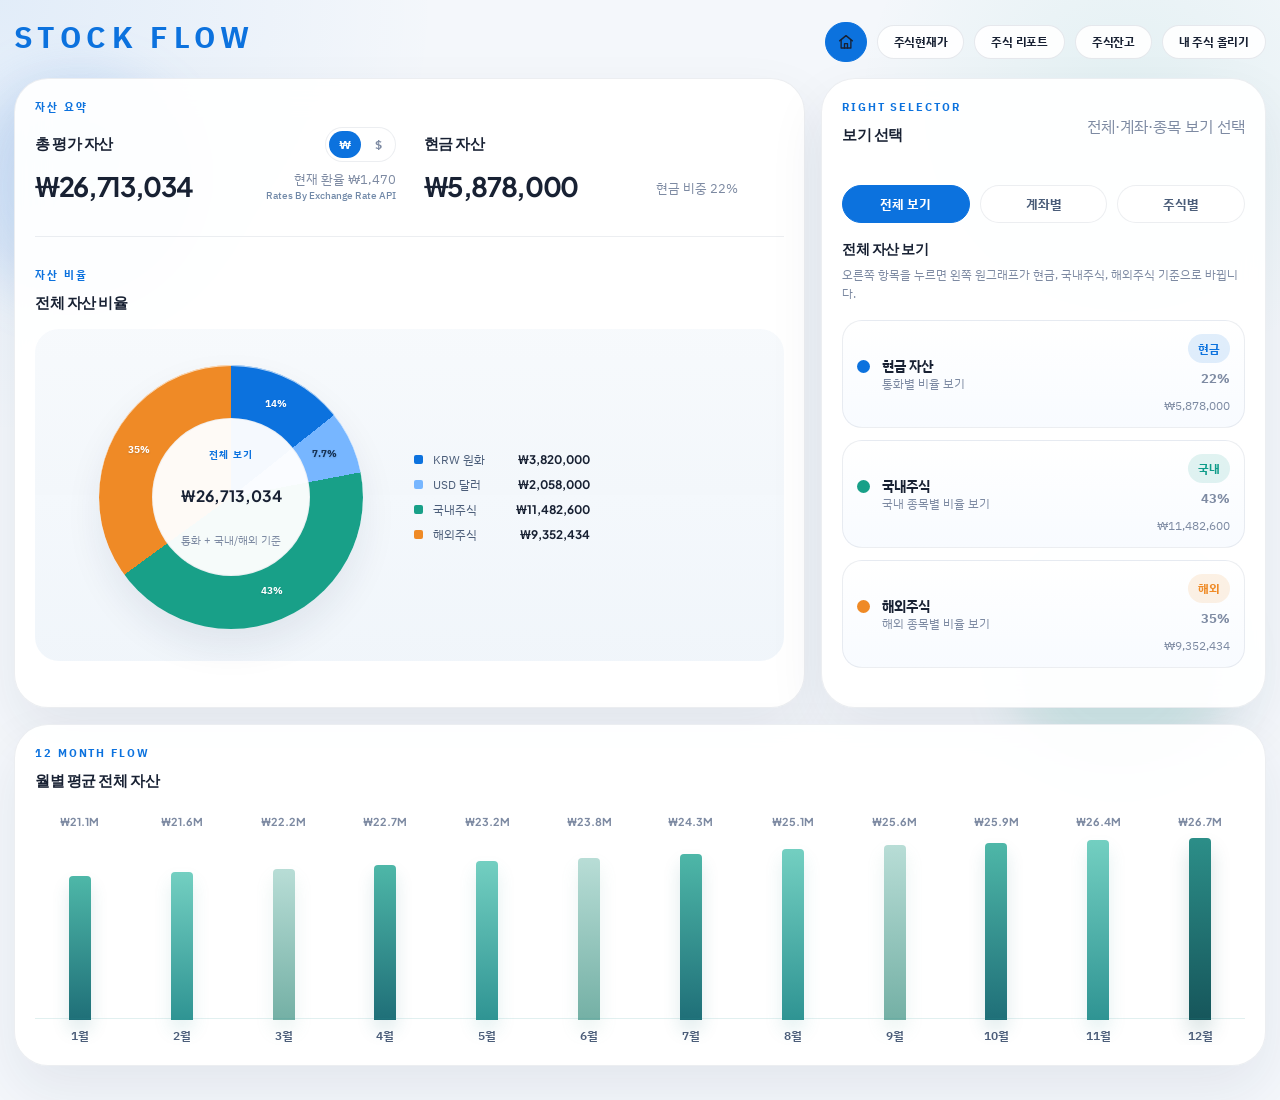
==== commit 18c5c8af: "Update selector helper copy" ====
--- a/index.html
+++ b/index.html
@@ -114,7 +114,7 @@
               <h2>보기 선택</h2>
             </div>
             <p class="section-caption">
-              여기서 전체 보기, 계좌별, 주식별 기준을 고릅니다.
+              전체·계좌·종목 보기 선택
             </p>
           </div>
 
--- a/styles.css
+++ b/styles.css
@@ -250,7 +250,7 @@
 }
 
 .market-page-title {
-  font-size: clamp(1.55rem, 2.7vw, 2.15rem);
+  font-size: clamp(1.48rem, 2.5vw, 2.02rem);
 }
 
 .hero-title-row {
@@ -304,6 +304,31 @@
   gap: 12px;
   margin-top: 20px;
   overflow: visible;
+}
+
+.balance-quick-stats {
+  align-items: stretch;
+}
+
+.balance-quick-stats > .quick-stat-card,
+.balance-quick-stats > .quick-stat-stack {
+  align-self: stretch;
+}
+
+.balance-quick-stats > .quick-stat-stack {
+  display: flex;
+  flex-direction: column;
+}
+
+.balance-quick-stats > .quick-stat-card,
+.balance-quick-stats > .quick-stat-stack > .quick-stat-card {
+  min-height: 104px;
+  padding-top: 14px;
+  padding-bottom: 14px;
+}
+
+.balance-quick-stats > .quick-stat-stack > .quick-stat-card {
+  height: 100%;
 }
 
 .quick-stat-card,
@@ -325,6 +350,35 @@
   text-align: left;
   cursor: pointer;
   font: inherit;
+}
+
+.balance-quick-stats .quick-stat-card-button {
+  transition:
+    transform 180ms ease,
+    background 180ms ease,
+    border-color 180ms ease,
+    box-shadow 180ms ease;
+}
+
+.balance-quick-stats .quick-stat-card-button:hover {
+  background: linear-gradient(180deg, #ffffff 0%, #eef5ff 100%);
+  border-color: rgba(12, 114, 222, 0.14);
+  box-shadow: 0 12px 24px rgba(16, 39, 72, 0.07);
+  transform: translateY(-2px);
+}
+
+.balance-quick-stats .quick-stat-card-button:active {
+  transform: translateY(0) scale(0.992);
+}
+
+.balance-quick-stats .quick-stat-card-button.is-active {
+  background: linear-gradient(180deg, #ffffff 0%, #eaf3ff 100%);
+  border-color: rgba(12, 114, 222, 0.2);
+  box-shadow: 0 14px 28px rgba(16, 39, 72, 0.08);
+}
+
+.balance-quick-stats .quick-stat-card-button.is-active:hover {
+  background: linear-gradient(180deg, #ffffff 0%, #e4efff 100%);
 }
 
 .quick-stat-stack {
@@ -415,6 +469,10 @@
 #accountPickerButton > span,
 #accountPickerButton .account-count-selected,
 #accountPickerButton .account-count-subvalue {
+  color: var(--text-soft) !important;
+}
+
+#accountPickerButton #accountCountValue {
   color: var(--text-strong) !important;
 }
 
@@ -608,6 +666,10 @@
   z-index: 1;
 }
 
+.balance-page-grid {
+  grid-template-columns: minmax(0, 1fr) calc((100% - 24px) / 3);
+}
+
 .page-panel,
 .side-panel {
   padding: 20px;
@@ -789,6 +851,407 @@
 
 .side-list-item {
   padding: 16px;
+}
+
+.average-down-card {
+  display: grid;
+  gap: 10px;
+  padding: 0 16px;
+}
+
+.average-down-accordion:not([open]) {
+  align-content: center;
+}
+
+.average-down-accordion[open] {
+  gap: 10px;
+  padding-top: 10px;
+  padding-bottom: 10px;
+}
+
+.average-down-toggle {
+  width: 100%;
+  display: grid;
+  grid-template-columns: minmax(0, 1fr) auto;
+  align-items: center;
+  gap: 10px;
+  padding: 14px 0;
+  min-height: 72px;
+  border: 0;
+  background: transparent;
+  color: inherit;
+  text-align: left;
+  cursor: pointer;
+  list-style: none;
+}
+
+.average-down-toggle::-webkit-details-marker {
+  display: none;
+}
+
+.average-down-head {
+  display: grid;
+  align-content: center;
+  gap: 6px;
+  min-height: auto;
+  align-self: center;
+  padding-block: 2px;
+}
+
+.average-down-head strong {
+  margin-top: 0;
+  line-height: 1.05;
+}
+
+.average-down-head p {
+  margin: 0;
+  line-height: 1.2;
+}
+
+.average-down-chevron {
+  display: inline-flex;
+  align-items: center;
+  justify-content: center;
+  width: 24px;
+  height: 24px;
+  border-radius: 999px;
+  background: rgba(12, 114, 222, 0.08);
+  color: var(--blue);
+  font-size: 0.9rem;
+  font-weight: 700;
+  line-height: 1;
+  transition: transform 180ms ease, background 180ms ease, color 180ms ease;
+}
+
+.average-down-accordion[open] .average-down-chevron {
+  transform: rotate(45deg);
+  background: rgba(12, 114, 222, 0.14);
+}
+
+.average-down-panel {
+  display: grid;
+  gap: 14px;
+}
+
+.average-down-grid {
+  display: grid;
+  grid-template-columns: repeat(2, minmax(0, 1fr));
+  gap: 10px;
+}
+
+.average-down-field {
+  display: grid;
+  gap: 6px;
+}
+
+.average-down-field span {
+  color: var(--text-soft);
+  font-size: 0.7rem;
+  font-weight: 700;
+}
+
+.average-down-field input {
+  width: 100%;
+  box-sizing: border-box;
+  border: 1px solid rgba(21, 42, 76, 0.1);
+  border-radius: 16px;
+  background: rgba(255, 255, 255, 0.94);
+  padding: 11px 12px;
+  color: var(--text-strong);
+  font: inherit;
+  font-size: 0.76rem;
+  outline: none;
+  box-shadow: inset 0 1px 0 rgba(255, 255, 255, 0.6);
+}
+
+.average-down-field input:focus {
+  border-color: rgba(12, 114, 222, 0.2);
+  box-shadow: 0 0 0 4px rgba(12, 114, 222, 0.08);
+}
+
+.average-down-results {
+  display: grid;
+  grid-template-columns: repeat(2, minmax(0, 1fr));
+  gap: 10px;
+}
+
+.average-down-result {
+  padding: 9px 12px;
+  border: 1px solid rgba(21, 42, 76, 0.08);
+  border-radius: 18px;
+  background: linear-gradient(180deg, #ffffff 0%, #f7fbff 100%);
+}
+
+.average-down-result span {
+  color: var(--text-soft);
+  font-size: 0.7rem;
+  font-weight: 700;
+}
+
+.average-down-result strong {
+  margin-top: 4px;
+  font-size: 0.98rem;
+  letter-spacing: -0.04em;
+}
+
+.average-down-note {
+  margin: -2px 0 0;
+  color: var(--text-soft);
+  font-size: 0.72rem;
+  line-height: 1.5;
+}
+
+.compound-card {
+  display: grid;
+  gap: 10px;
+  padding: 0 16px;
+}
+
+.compound-accordion:not([open]) {
+  align-content: center;
+}
+
+.compound-accordion[open] {
+  gap: 10px;
+  padding-top: 10px;
+  padding-bottom: 10px;
+}
+
+.compound-toggle {
+  width: 100%;
+  display: grid;
+  grid-template-columns: minmax(0, 1fr) auto;
+  align-items: center;
+  gap: 10px;
+  padding: 14px 0;
+  min-height: 72px;
+  border: 0;
+  background: transparent;
+  color: inherit;
+  text-align: left;
+  cursor: pointer;
+  list-style: none;
+}
+
+.compound-toggle::-webkit-details-marker {
+  display: none;
+}
+
+.compound-head {
+  display: grid;
+  align-content: center;
+  gap: 6px;
+  align-self: center;
+}
+
+.compound-head strong {
+  margin-top: 0;
+  line-height: 1.05;
+}
+
+.compound-head p {
+  margin: 0;
+  line-height: 1.2;
+}
+
+.compound-chevron {
+  display: inline-flex;
+  align-items: center;
+  justify-content: center;
+  width: 24px;
+  height: 24px;
+  border-radius: 999px;
+  background: rgba(12, 114, 222, 0.08);
+  color: var(--blue);
+  font-size: 0.9rem;
+  font-weight: 700;
+  line-height: 1;
+  transition: transform 180ms ease, background 180ms ease, color 180ms ease;
+}
+
+.compound-accordion[open] .compound-chevron {
+  transform: rotate(45deg);
+  background: rgba(12, 114, 222, 0.14);
+}
+
+.compound-panel {
+  display: grid;
+  gap: 14px;
+}
+
+.compound-grid {
+  display: grid;
+  grid-template-columns: repeat(3, minmax(0, 1fr));
+  gap: 10px;
+}
+
+.growth-grid {
+  grid-template-columns: minmax(0, 188px) minmax(0, 1fr);
+  align-items: end;
+  max-width: none;
+}
+
+.growth-mode-field {
+  align-content: end;
+}
+
+.growth-mode-switch {
+  gap: 8px;
+  flex-wrap: nowrap;
+}
+
+.growth-mode-switch .mode-chip {
+  flex: 1 1 0;
+  padding: 10px 12px;
+  font-size: 0.76rem;
+}
+
+.compound-field {
+  display: grid;
+  gap: 6px;
+}
+
+.compound-field span {
+  color: var(--text-soft);
+  font-size: 0.7rem;
+  font-weight: 700;
+}
+
+.compound-field input,
+.compound-field select {
+  width: 100%;
+  box-sizing: border-box;
+  border: 1px solid rgba(21, 42, 76, 0.1);
+  border-radius: 16px;
+  background: rgba(255, 255, 255, 0.94);
+  padding: 11px 12px;
+  color: var(--text-strong);
+  font: inherit;
+  font-size: 0.76rem;
+  outline: none;
+  box-shadow: inset 0 1px 0 rgba(255, 255, 255, 0.6);
+}
+
+.compound-field input:focus,
+.compound-field select:focus {
+  border-color: rgba(12, 114, 222, 0.2);
+  box-shadow: 0 0 0 4px rgba(12, 114, 222, 0.08);
+}
+
+.compound-results {
+  display: grid;
+  grid-template-columns: repeat(2, minmax(0, 1fr));
+  gap: 10px;
+}
+
+.compound-result {
+  padding: 9px 12px;
+  border: 1px solid rgba(21, 42, 76, 0.08);
+  border-radius: 18px;
+  background: linear-gradient(180deg, #ffffff 0%, #f7fbff 100%);
+}
+
+.compound-result span {
+  color: var(--text-soft);
+  font-size: 0.7rem;
+  font-weight: 700;
+}
+
+.compound-result strong {
+  margin-top: 4px;
+  font-size: 0.98rem;
+  letter-spacing: -0.04em;
+}
+
+.compound-note {
+  margin: -2px 0 0;
+  color: var(--text-soft);
+  font-size: 0.72rem;
+  line-height: 1.5;
+}
+
+.growth-list {
+  display: grid;
+  gap: 10px;
+}
+
+.growth-item {
+  display: grid;
+  gap: 10px;
+  padding: 10px 12px;
+  border: 1px solid rgba(21, 42, 76, 0.08);
+  border-radius: 18px;
+  background: rgba(255, 255, 255, 0.94);
+}
+
+.growth-item-empty {
+  gap: 0;
+}
+
+.growth-item-empty strong {
+  font-size: 0.82rem;
+  color: var(--text-soft);
+}
+
+.growth-item-head {
+  display: flex;
+  flex-wrap: wrap;
+  align-items: center;
+  justify-content: space-between;
+  gap: 12px;
+}
+
+.growth-item-title-wrap {
+  display: grid;
+  gap: 3px;
+}
+
+.growth-item-title {
+  font-size: 0.88rem;
+  line-height: 1.2;
+}
+
+.growth-item-account {
+  color: var(--text-soft);
+  font-size: 0.7rem;
+  font-weight: 700;
+  white-space: nowrap;
+}
+
+.growth-item-rate {
+  display: inline-flex;
+  align-items: center;
+  justify-content: center;
+  min-width: 64px;
+  padding: 5px 10px;
+  border-radius: 999px;
+  background: rgba(12, 114, 222, 0.08);
+  color: var(--blue);
+  font-size: 0.72rem;
+  font-weight: 700;
+  white-space: nowrap;
+}
+
+.growth-item-values {
+  display: grid;
+  grid-template-columns: repeat(2, minmax(0, 1fr));
+  gap: 10px;
+}
+
+.growth-item-value {
+  display: grid;
+  gap: 4px;
+}
+
+.growth-item-value span {
+  color: var(--text-soft);
+  font-size: 0.68rem;
+  font-weight: 700;
+}
+
+.growth-item-value strong {
+  font-size: 0.82rem;
+  letter-spacing: -0.03em;
 }
 
 .market-side-panel {
@@ -1171,6 +1634,22 @@
 
 .chart-summary-copy {
   min-width: 0;
+}
+
+.chart-meta-row {
+  display: flex;
+  align-items: center;
+  gap: 10px;
+  flex-wrap: wrap;
+}
+
+.chart-meta-row .section-caption {
+  margin: 0;
+}
+
+.chart-range-growth {
+  font-size: 0.72rem;
+  padding: 6px 10px;
 }
 
 .chart-headline-row {
@@ -2232,4 +2711,16 @@
     grid-column: 2;
     justify-items: start;
   }
-}
+
+  .average-down-grid,
+  .average-down-results,
+  .compound-grid,
+  .compound-results,
+  .growth-item-values {
+    grid-template-columns: 1fr;
+  }
+
+  .growth-mode-switch {
+    flex-wrap: wrap;
+  }
+}
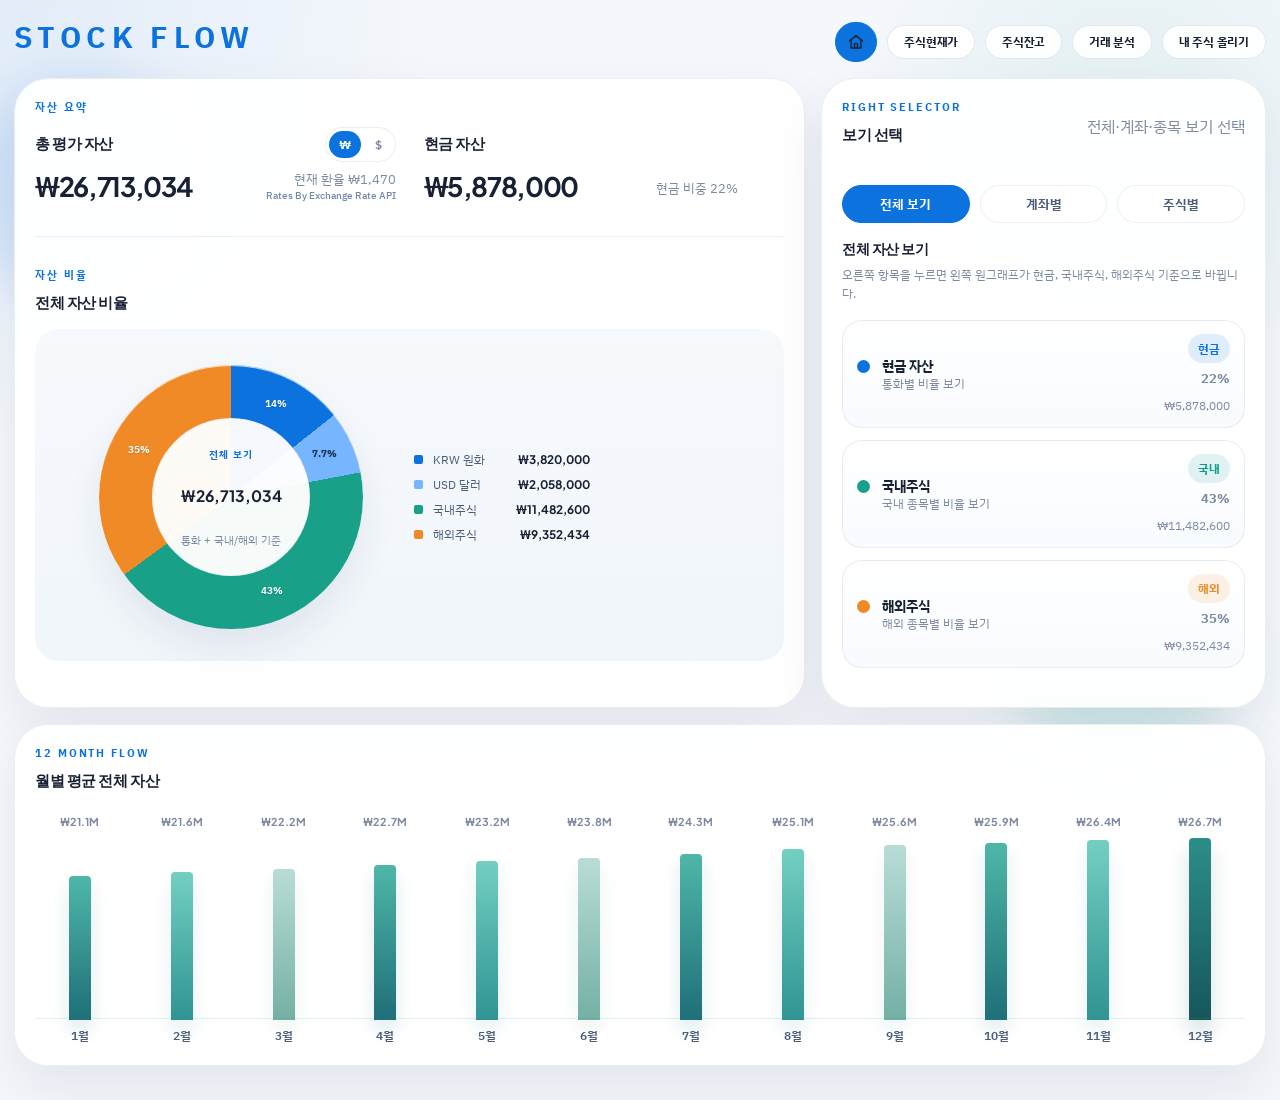
==== commit 50198dfd: "Rename report tab to trade analysis" ====
--- a/index.html
+++ b/index.html
@@ -35,8 +35,8 @@
             </svg>
           </a>
           <a href="./market.html" class="header-action-button">주식현재가</a>
-          <a href="./report.html" class="header-action-button">주식 리포트</a>
           <a href="./balance.html" class="header-action-button">주식잔고</a>
+          <a href="./report.html" class="header-action-button">거래 분석</a>
           <a href="./upload.html" class="header-action-button">내 주식 올리기</a>
         </div>
       </header>
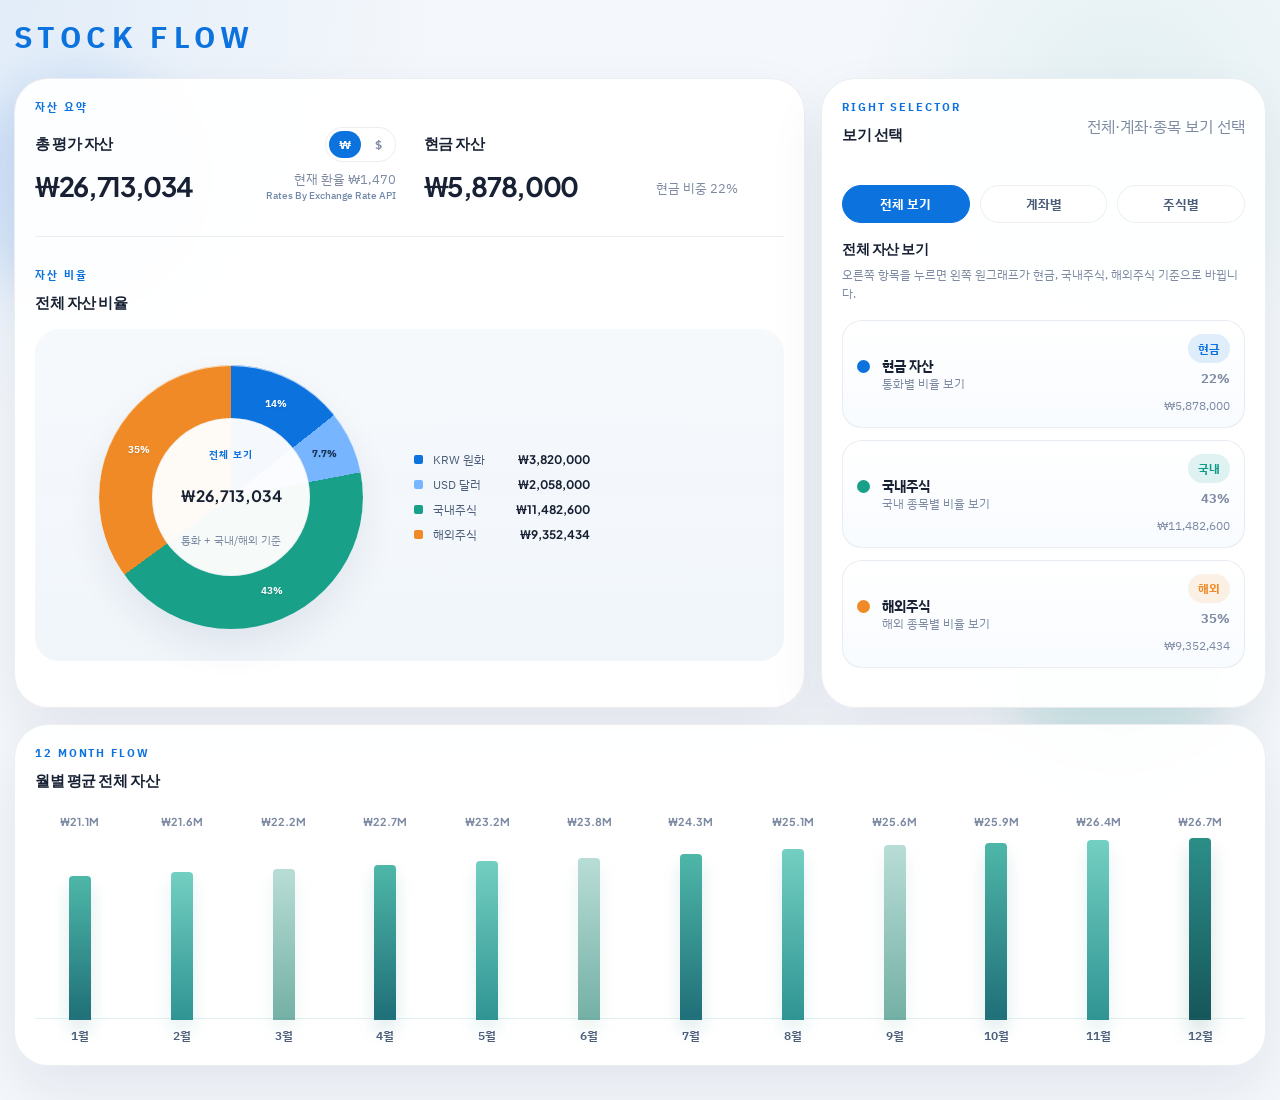
==== commit f9f51c79: "Remove top navigation buttons" ====
--- a/index.html
+++ b/index.html
@@ -26,19 +26,6 @@
         <a href="./index.html" class="eyebrow-link">
           <p class="eyebrow">Stock Flow</p>
         </a>
-        <div class="header-actions" aria-label="상단 기능 버튼">
-          <a href="./index.html" class="header-action-button home-button active" aria-current="page" aria-label="홈">
-            <svg class="home-icon" viewBox="0 0 24 24" aria-hidden="true">
-              <path d="M3.5 10.5L12 3.5l8.5 7" />
-              <path d="M5.5 9.75V20h13V9.75" />
-              <path d="M10 20v-5.75h4V20" />
-            </svg>
-          </a>
-          <a href="./market.html" class="header-action-button">주식현재가</a>
-          <a href="./balance.html" class="header-action-button">주식잔고</a>
-          <a href="./report.html" class="header-action-button">거래 분석</a>
-          <a href="./upload.html" class="header-action-button">내 주식 올리기</a>
-        </div>
       </header>
 
       <main class="stage-grid">
--- a/styles.css
+++ b/styles.css
@@ -1798,6 +1798,284 @@
   box-shadow: 0 0 0 4px rgba(12, 114, 222, 0.08);
 }
 
+.upload-quick-stats {
+  grid-template-columns: repeat(3, minmax(0, 1fr));
+}
+
+.ledger-entry-card {
+  display: grid;
+  gap: 16px;
+  margin-top: 16px;
+  padding: 18px;
+  border-radius: 24px;
+  border: 1px solid var(--line-soft);
+  background: linear-gradient(180deg, rgba(255, 255, 255, 0.98), rgba(246, 250, 255, 0.94));
+}
+
+.trade-form {
+  display: grid;
+  gap: 14px;
+}
+
+.trade-form-grid {
+  display: grid;
+  grid-template-columns: repeat(2, minmax(0, 1fr));
+  gap: 12px;
+}
+
+.trade-field {
+  display: grid;
+  gap: 6px;
+}
+
+.trade-field span {
+  color: var(--text-soft);
+  font-size: 0.7rem;
+  font-weight: 700;
+}
+
+.trade-field input,
+.trade-field select {
+  width: 100%;
+  box-sizing: border-box;
+  border: 1px solid rgba(21, 42, 76, 0.1);
+  border-radius: 16px;
+  background: rgba(255, 255, 255, 0.94);
+  padding: 11px 12px;
+  color: var(--text-strong);
+  font: inherit;
+  font-size: 0.76rem;
+  outline: none;
+  box-shadow: inset 0 1px 0 rgba(255, 255, 255, 0.6);
+}
+
+.trade-field input:focus,
+.trade-field select:focus {
+  border-color: rgba(12, 114, 222, 0.2);
+  box-shadow: 0 0 0 4px rgba(12, 114, 222, 0.08);
+}
+
+.trade-form-actions {
+  display: flex;
+  align-items: center;
+  gap: 12px;
+  flex-wrap: wrap;
+}
+
+.trade-form-feedback {
+  margin: 0;
+  color: var(--text-soft);
+  font-size: 0.74rem;
+  line-height: 1.5;
+}
+
+.transaction-list,
+.analysis-side-stack {
+  display: grid;
+  gap: 10px;
+}
+
+.transaction-item {
+  display: grid;
+  gap: 10px;
+  padding: 14px 15px;
+  border: 1px solid var(--line-soft);
+  border-radius: 20px;
+  background: linear-gradient(180deg, #ffffff 0%, #f8fbff 100%);
+}
+
+.transaction-item-empty strong {
+  color: var(--text-soft);
+  font-size: 0.82rem;
+}
+
+.transaction-item-empty p {
+  margin: 2px 0 0;
+  color: var(--text-soft);
+  font-size: 0.74rem;
+  line-height: 1.5;
+}
+
+.transaction-item-head,
+.transaction-item-foot {
+  display: flex;
+  justify-content: space-between;
+  align-items: center;
+  gap: 12px;
+}
+
+.transaction-item-copy strong {
+  display: block;
+  color: var(--text-strong);
+  font-size: 0.82rem;
+}
+
+.transaction-item-copy p {
+  margin: 4px 0 0;
+  color: var(--text-soft);
+  font-size: 0.7rem;
+}
+
+.transaction-item-foot span {
+  color: var(--text-soft);
+  font-size: 0.72rem;
+}
+
+.transaction-item-foot strong {
+  color: var(--text-strong);
+  font-size: 0.78rem;
+  letter-spacing: -0.03em;
+}
+
+.upload-side-note {
+  margin-top: 14px;
+}
+
+.upload-guide-grid {
+  margin-top: 18px;
+}
+
+.analysis-page-title {
+  font-size: clamp(1.24rem, 2.2vw, 1.56rem);
+  letter-spacing: -0.05em;
+}
+
+.analysis-view-switch {
+  margin-top: 18px;
+}
+
+.analysis-view-switch .mode-chip {
+  flex: 1 1 calc(20% - 8px);
+}
+
+.analysis-summary-grid {
+  display: grid;
+  grid-template-columns: minmax(0, 1.14fr) minmax(300px, 0.86fr);
+  gap: 12px;
+  margin-top: 18px;
+}
+
+.analysis-feature-card {
+  border-radius: 28px;
+  border: 1px solid var(--line-soft);
+  background: linear-gradient(180deg, #ffffff 0%, #f8fbff 100%);
+  padding: 20px 22px 18px;
+}
+
+.analysis-feature-card .section-kicker {
+  margin: 0;
+}
+
+.analysis-feature-copy {
+  margin-top: 8px;
+  grid-template-rows: auto auto;
+  min-width: 0;
+}
+
+.analysis-feature-copy span {
+  display: block;
+  color: var(--text-strong);
+  font-size: 0.88rem;
+  font-weight: 700;
+}
+
+.analysis-feature-value {
+  margin: 12px 0 0;
+  font-size: clamp(2.28rem, 4.4vw, 3.7rem);
+  line-height: 0.98;
+}
+
+.analysis-feature-meta {
+  margin-top: 8px;
+  font-size: 0.8rem;
+}
+
+.analysis-summary-grid .quick-stats {
+  margin-top: 0;
+}
+
+.analysis-quick-stats {
+  grid-template-columns: 1fr;
+  align-content: start;
+}
+
+.analysis-quick-stats .quick-stat-card {
+  min-height: 0;
+}
+
+.analysis-quick-stats .quick-stat-card strong {
+  font-size: 1.18rem;
+}
+
+.analysis-main-panel {
+  display: grid;
+  gap: 0;
+}
+
+.analysis-group-list {
+  margin-top: 14px;
+}
+
+.analysis-quick-stats .quick-stat-card strong.positive,
+.analysis-profit-value.positive,
+.analysis-table-profit.positive {
+  color: var(--blue);
+}
+
+.analysis-quick-stats .quick-stat-card strong.negative,
+.analysis-profit-value.negative,
+.analysis-table-profit.negative {
+  color: var(--orange);
+}
+
+.analysis-divider {
+  height: 1px;
+  margin: 18px 0;
+  background: var(--line-soft);
+}
+
+.analysis-profit-value,
+.analysis-table-profit {
+  font-family: "Plus Jakarta Sans", sans-serif;
+  font-size: 0.78rem;
+  font-weight: 700;
+  letter-spacing: -0.03em;
+}
+
+.analysis-table-profit.neutral {
+  color: var(--text-soft);
+}
+
+.analysis-table-shell {
+  overflow-x: auto;
+}
+
+.analysis-table {
+  min-width: 680px;
+}
+
+.trade-badge {
+  display: inline-flex;
+  align-items: center;
+  justify-content: center;
+  min-width: 48px;
+  padding: 5px 10px;
+  border-radius: 999px;
+  font-size: 0.7rem;
+  font-weight: 700;
+  white-space: nowrap;
+}
+
+.trade-badge.buy {
+  background: rgba(12, 114, 222, 0.1);
+  color: var(--blue);
+}
+
+.trade-badge.sell {
+  background: rgba(239, 138, 38, 0.14);
+  color: var(--orange);
+}
+
 .ranking-card {
   display: grid;
   grid-template-columns: auto minmax(0, 1fr) auto;
@@ -2477,6 +2755,14 @@
   .blueprint-grid {
     grid-template-columns: 1fr;
   }
+
+  .analysis-summary-grid {
+    grid-template-columns: 1fr;
+  }
+
+  .analysis-quick-stats {
+    grid-template-columns: repeat(3, minmax(0, 1fr));
+  }
 }
 
 @media (max-width: 840px) {
@@ -2572,6 +2858,10 @@
   .market-ranking-list {
     overflow: visible;
   }
+
+  .analysis-quick-stats {
+    grid-template-columns: repeat(2, minmax(0, 1fr));
+  }
 }
 
 @media (max-width: 560px) {
@@ -2716,11 +3006,20 @@
   .average-down-results,
   .compound-grid,
   .compound-results,
-  .growth-item-values {
+  .growth-item-values,
+  .trade-form-grid,
+  .analysis-quick-stats {
     grid-template-columns: 1fr;
   }
 
   .growth-mode-switch {
     flex-wrap: wrap;
   }
-}
+
+  .transaction-item-head,
+  .transaction-item-foot,
+  .trade-form-actions {
+    flex-direction: column;
+    align-items: flex-start;
+  }
+}
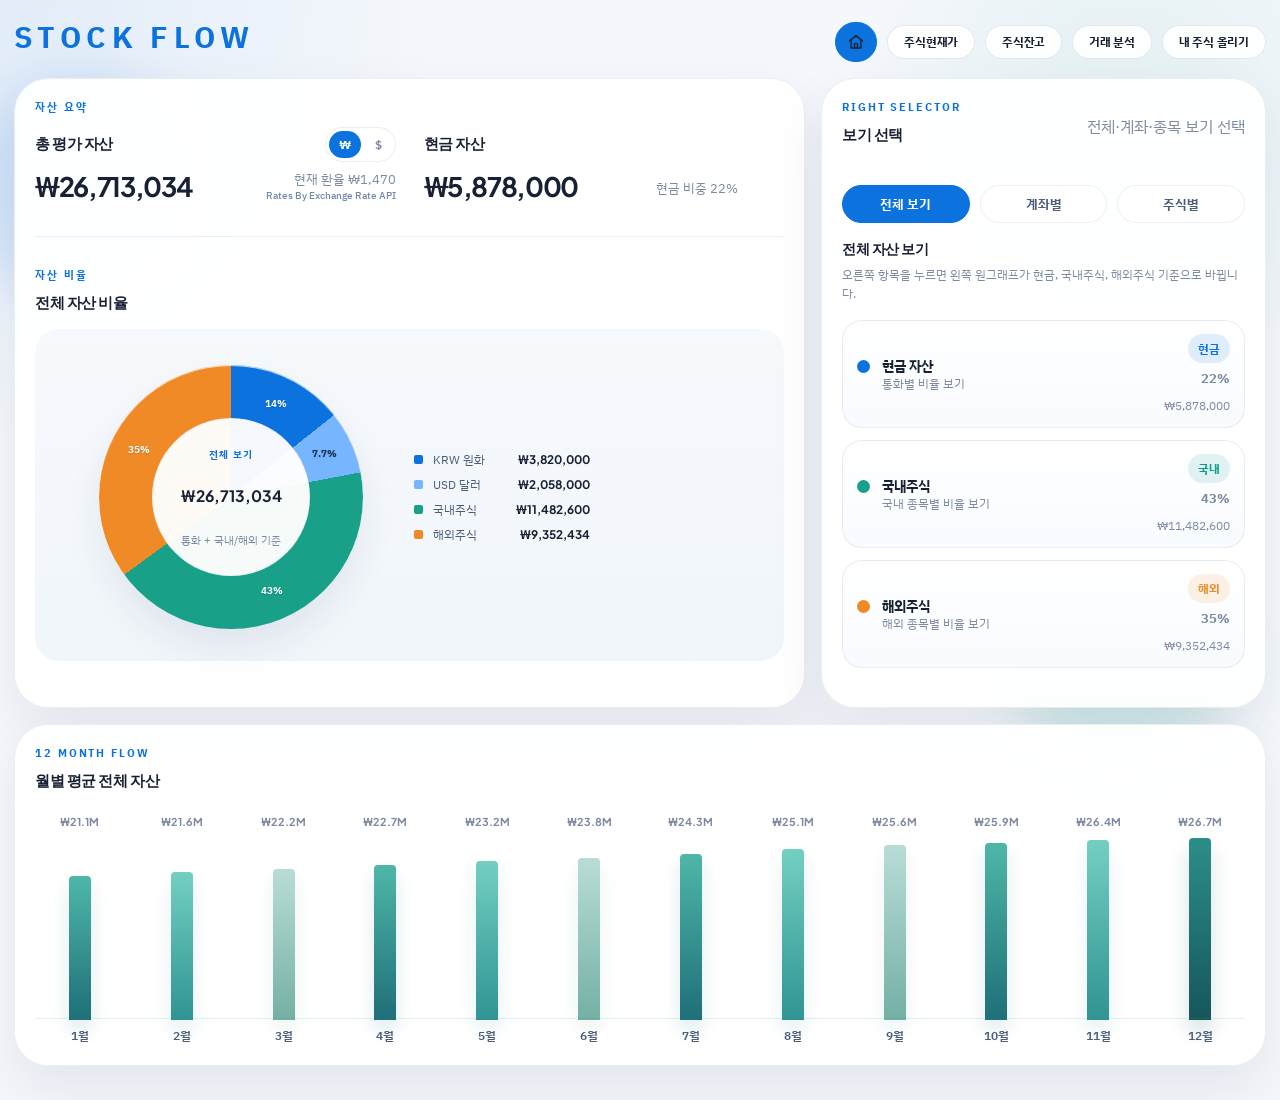
==== commit cabfdd9a: "Revert "Remove top navigation buttons" This reverts commit f9f51c79c71eb9d5ece56ccb3f95f76393d25d80." ====
--- a/index.html
+++ b/index.html
@@ -26,6 +26,19 @@
         <a href="./index.html" class="eyebrow-link">
           <p class="eyebrow">Stock Flow</p>
         </a>
+        <div class="header-actions" aria-label="상단 기능 버튼">
+          <a href="./index.html" class="header-action-button home-button active" aria-current="page" aria-label="홈">
+            <svg class="home-icon" viewBox="0 0 24 24" aria-hidden="true">
+              <path d="M3.5 10.5L12 3.5l8.5 7" />
+              <path d="M5.5 9.75V20h13V9.75" />
+              <path d="M10 20v-5.75h4V20" />
+            </svg>
+          </a>
+          <a href="./market.html" class="header-action-button">주식현재가</a>
+          <a href="./balance.html" class="header-action-button">주식잔고</a>
+          <a href="./report.html" class="header-action-button">거래 분석</a>
+          <a href="./upload.html" class="header-action-button">내 주식 올리기</a>
+        </div>
       </header>
 
       <main class="stage-grid">
